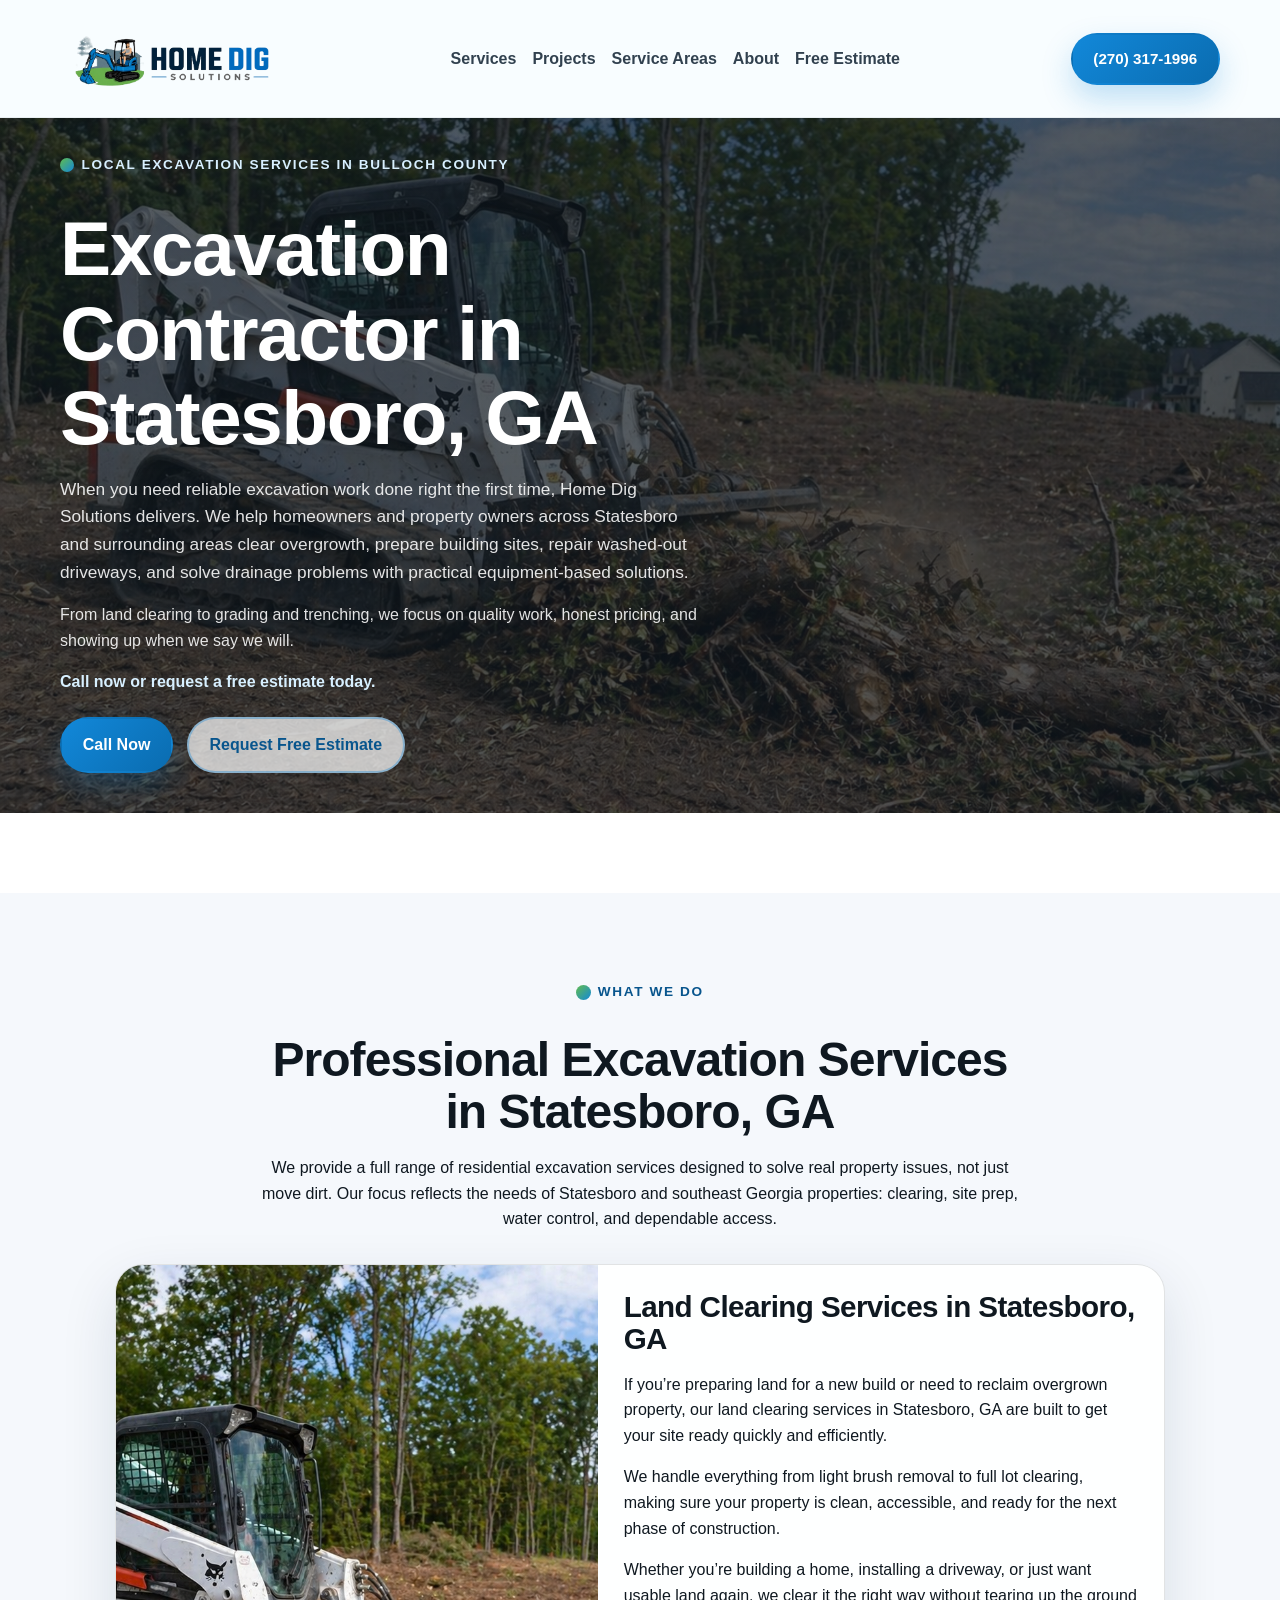
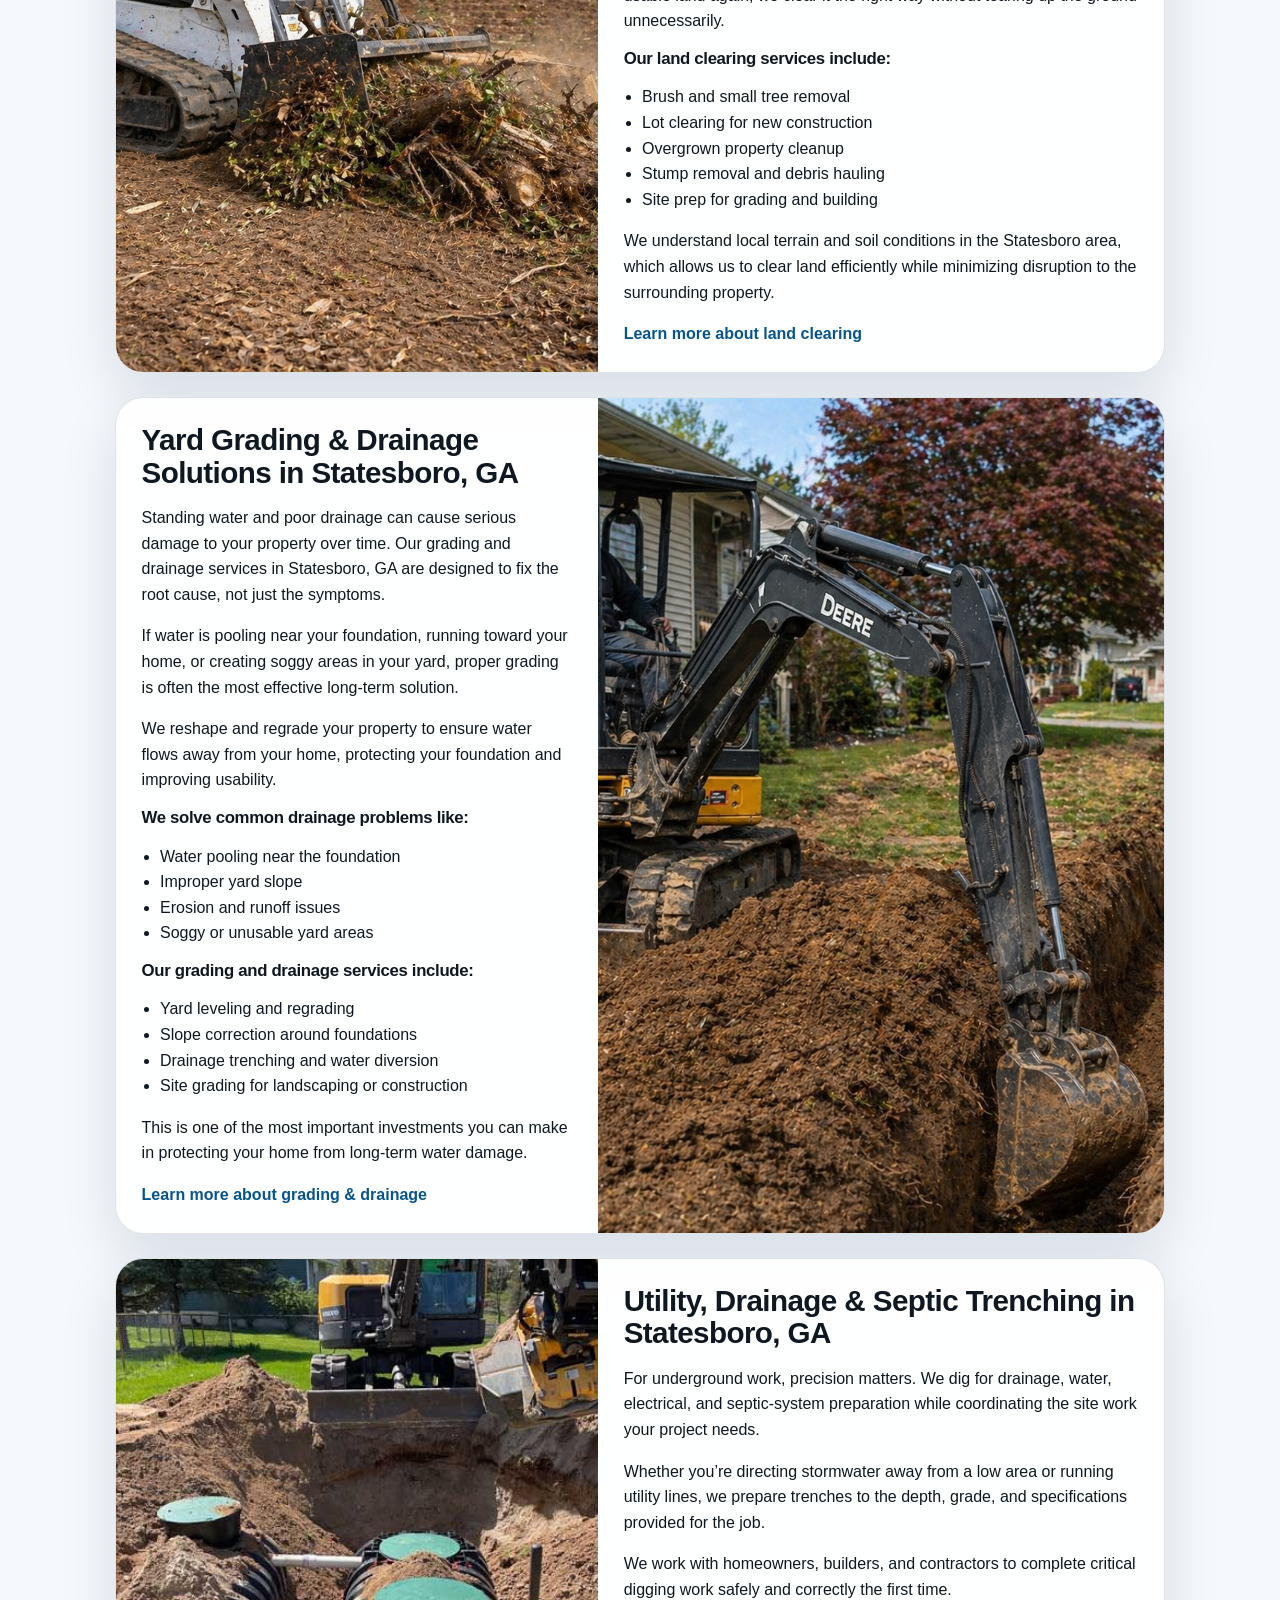
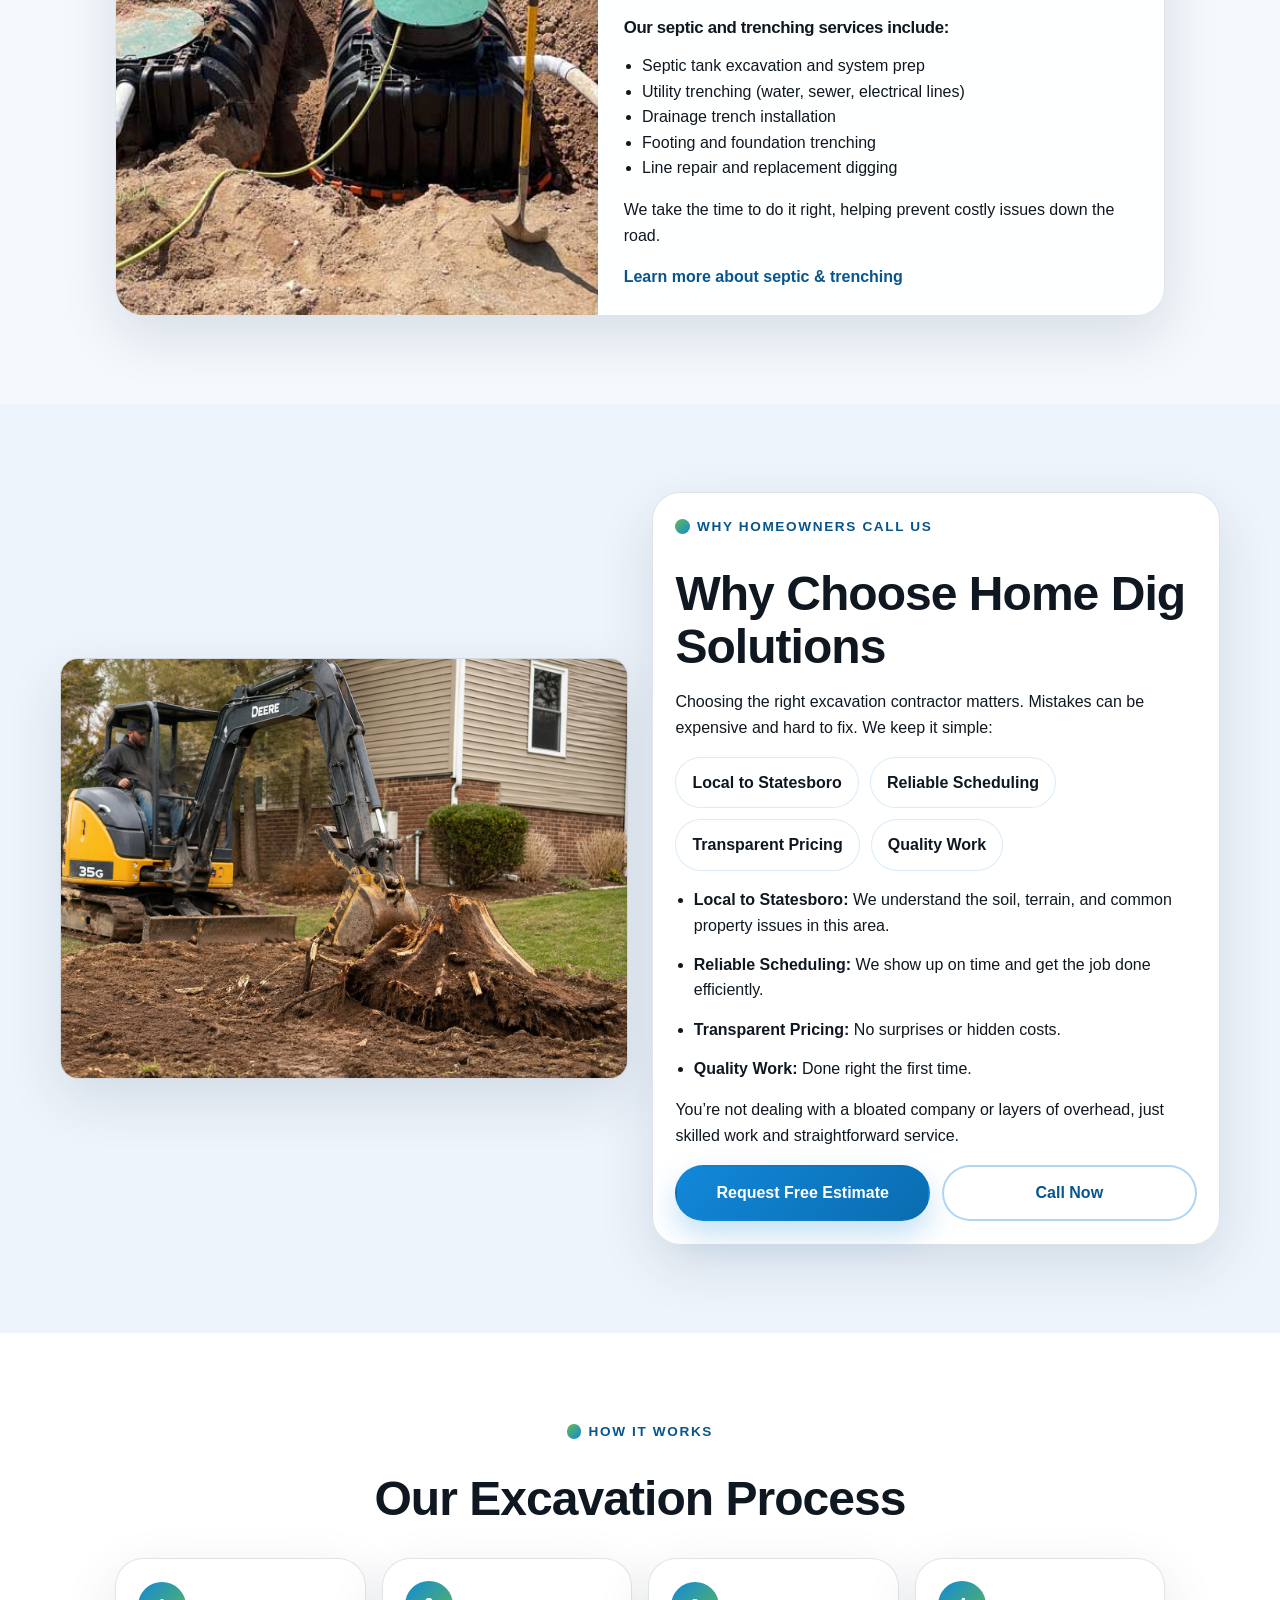
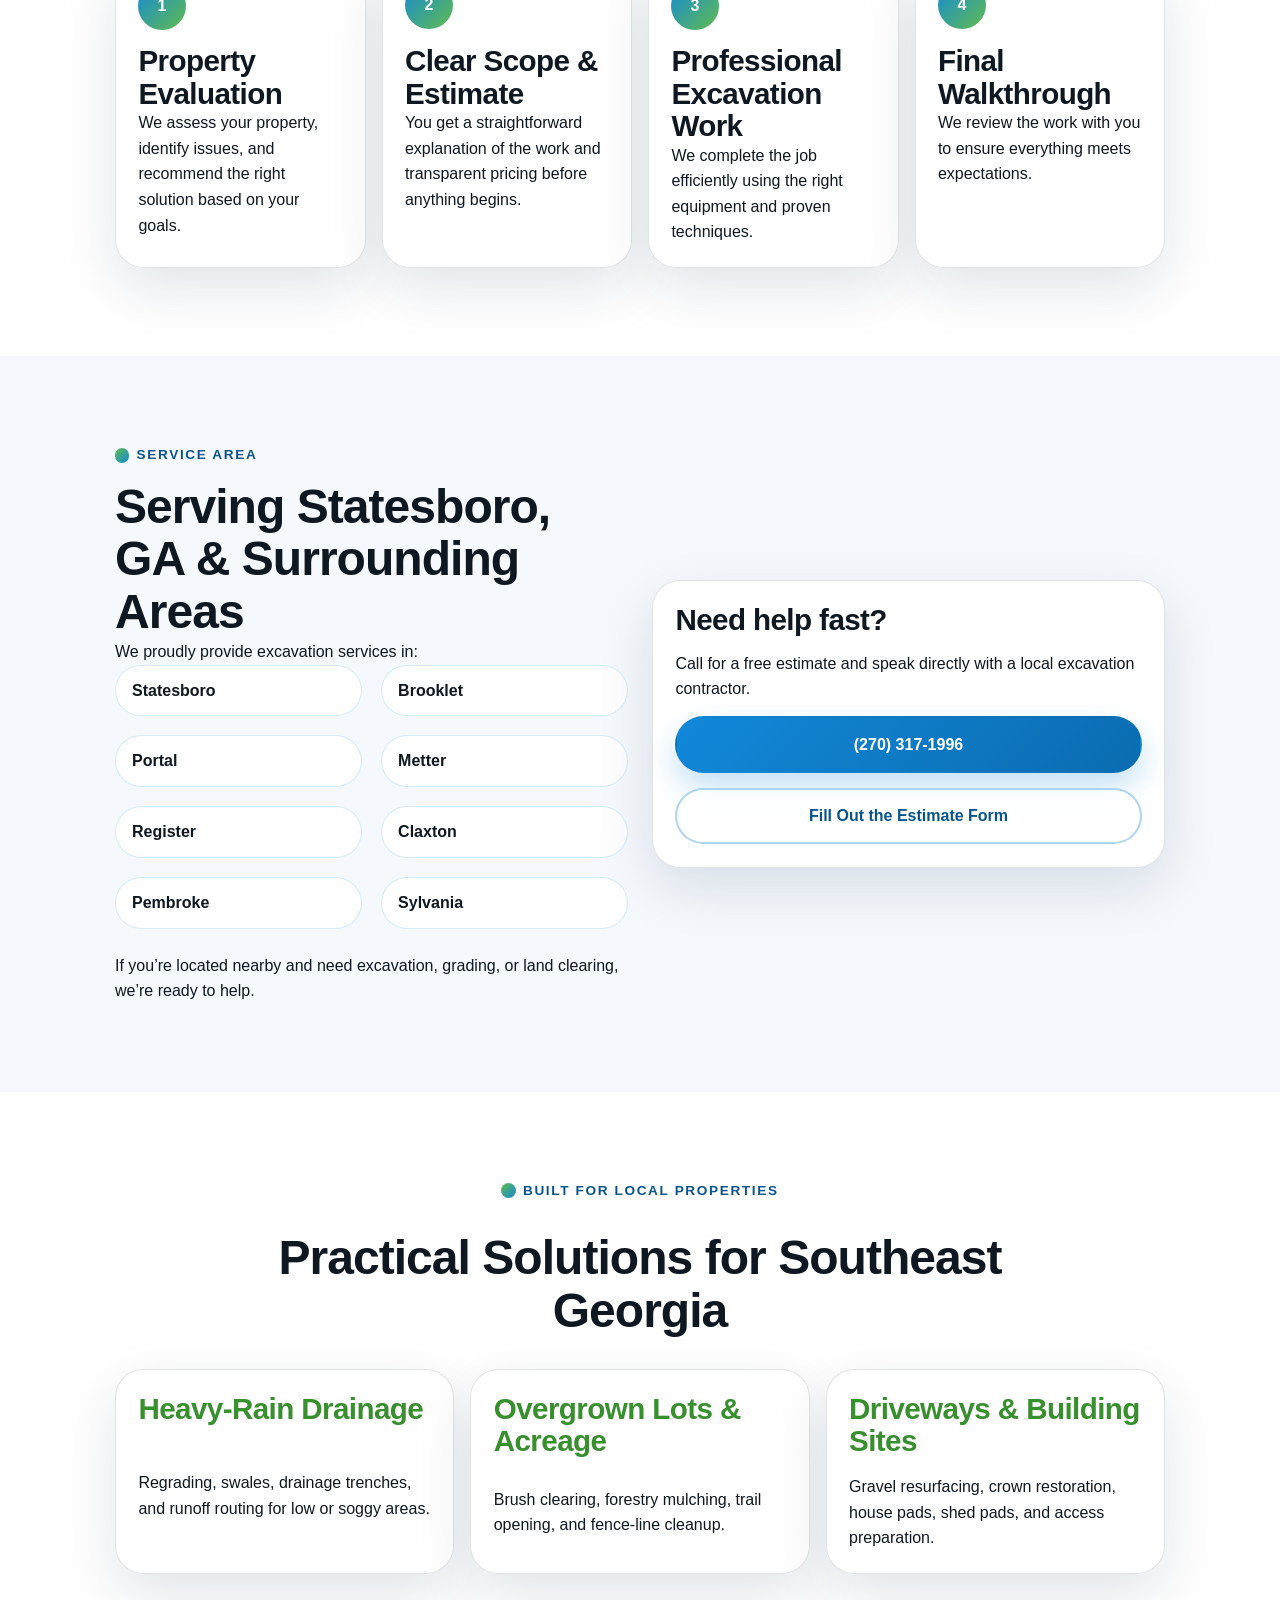
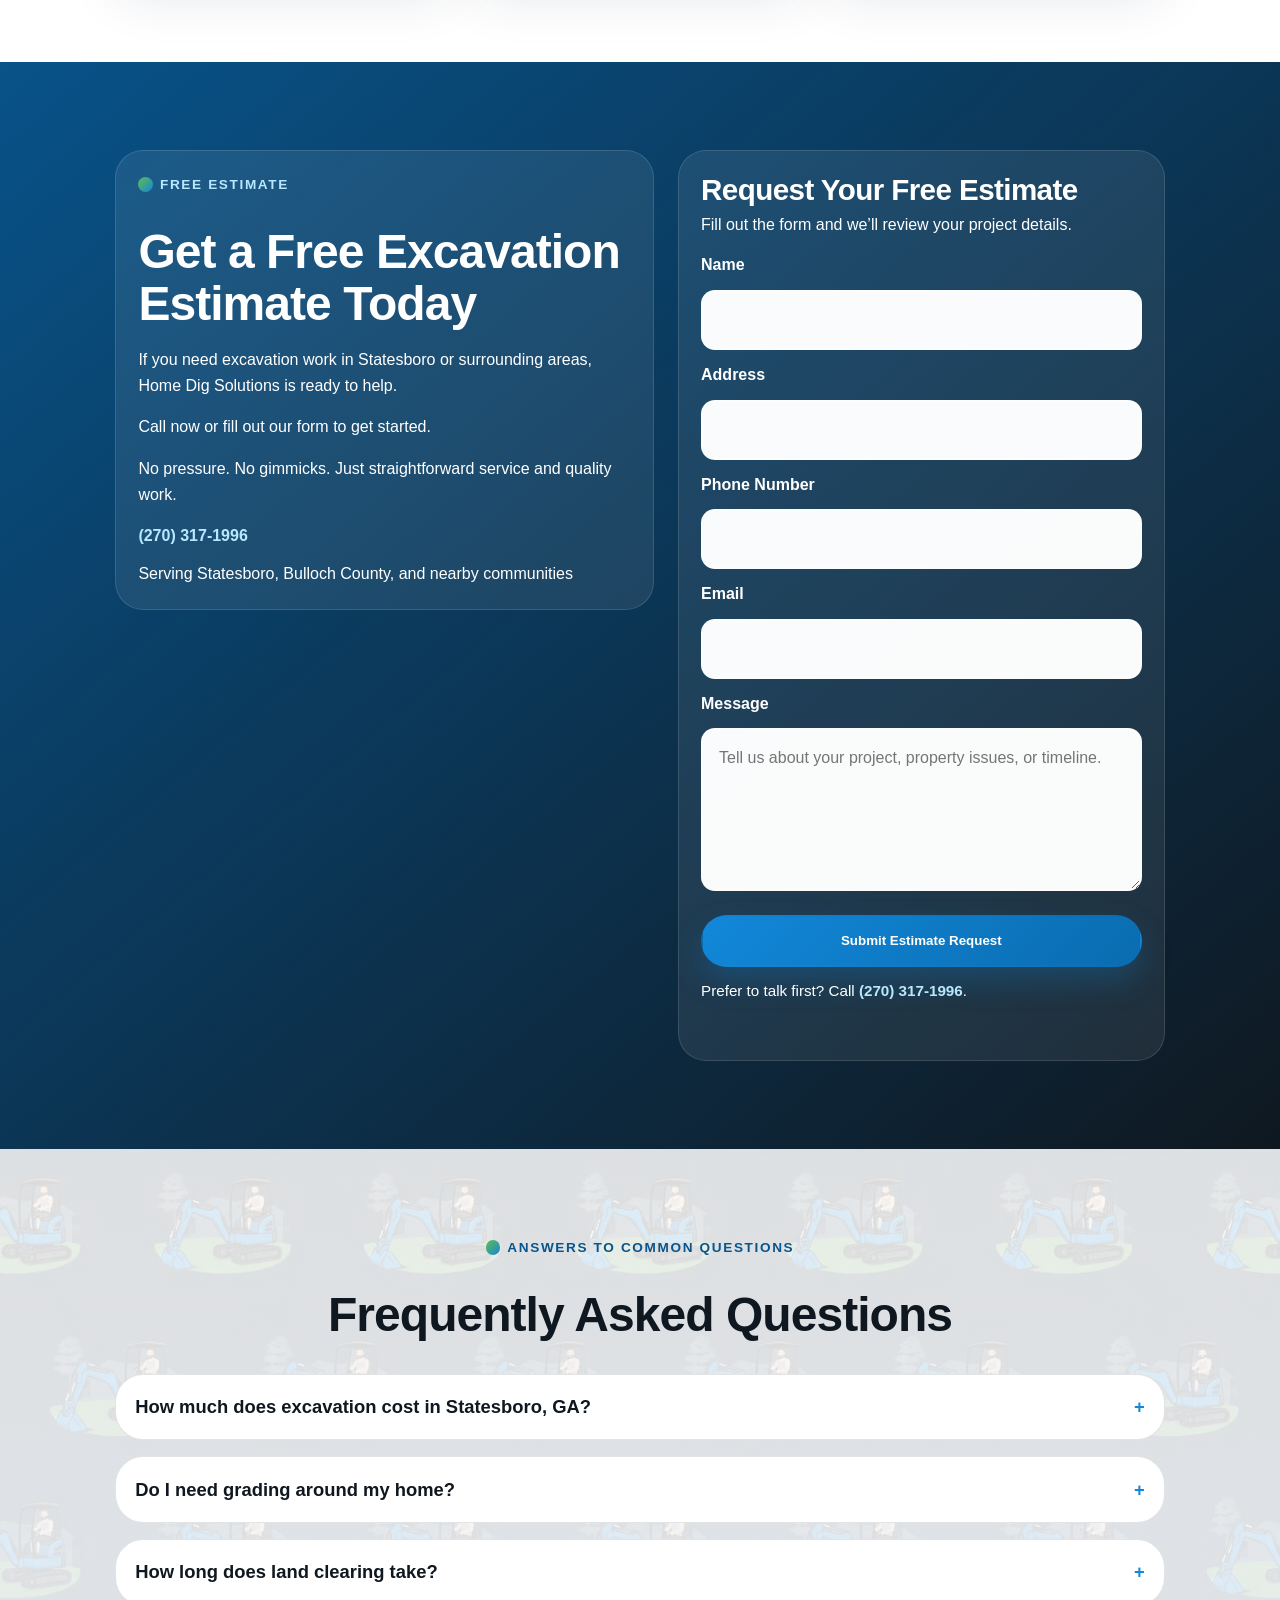
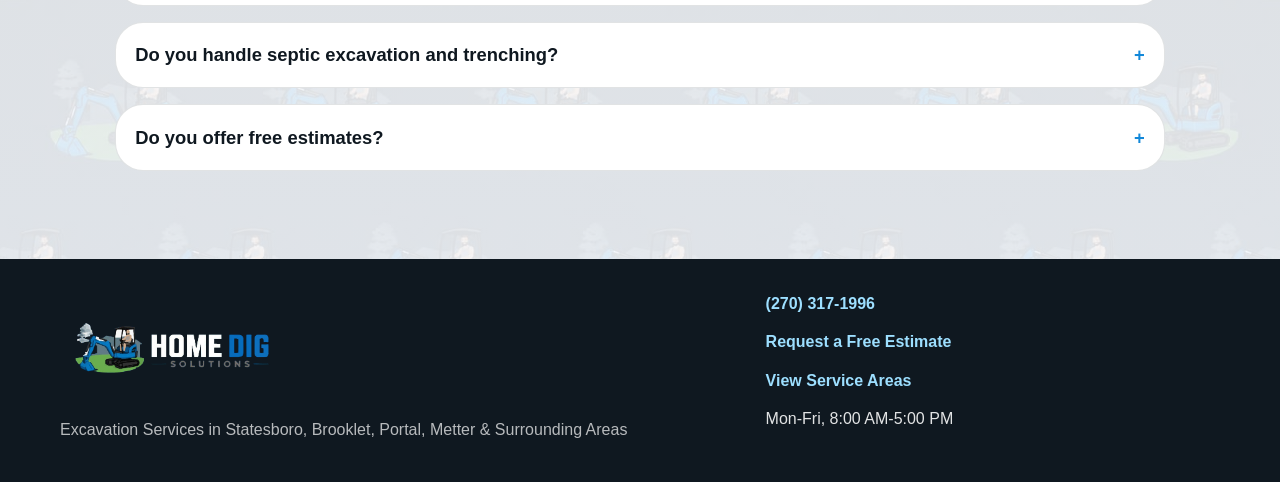
==== index.html @ a3bb6099 "Initial Statesboro excavation site" ====
<!DOCTYPE html>
<html lang="en">
  <head>
    <meta charset="UTF-8" />
    <meta name="viewport" content="width=device-width, initial-scale=1.0" />
    <title>Excavation Contractor in Statesboro, GA | Home Dig Solutions</title>
    <meta
      name="description"
      content="Home Dig Solutions provides residential excavation, land clearing, grading, drainage, septic excavation, and trenching services in Statesboro, Georgia and surrounding areas."
    />
    <link rel="stylesheet" href="styles.css" />
    <script
      src="https://challenges.cloudflare.com/turnstile/v0/api.js"
      async
      defer
    ></script>
    <!-- Google Tag Manager -->
    <script>
      (function(w, d, s, l, i) {
        w[l] = w[l] || [];
        w[l].push({
          "gtm.start": new Date().getTime(),
          event: "gtm.js"
        });
        var f = d.getElementsByTagName(s)[0],
          j = d.createElement(s),
          dl = l != "dataLayer" ? "&l=" + l : "";
        j.async = true;
        j.src = "https://www.googletagmanager.com/gtm.js?id=" + i + dl;
        f.parentNode.insertBefore(j, f);
      })(window, document, "script", "dataLayer", "GTM-K5HL2698");
    </script>
    <!-- End Google Tag Manager -->
    <script type="application/ld+json">
      {
        "@context": "https://schema.org",
        "@type": ["LocalBusiness", "HomeAndConstructionBusiness"],
        "name": "Home Dig Solutions",
        "additionalType": "Excavation Contractor",
        "description": "Residential excavation contractor serving Statesboro, Georgia with land clearing, grading, drainage, trenching, and septic excavation services.",
        "image": "Images/home-dig-solutions-logo.png?v=2",
        "logo": "Images/home-dig-solutions-logo.png?v=2",
        "telephone": "+1-270-317-1996",
        "address": {
          "@type": "PostalAddress",
          "addressLocality": "Statesboro",
          "addressRegion": "GA",
          "postalCode": "30458",
          "addressCountry": "US"
        },
        "areaServed": [
          "Statesboro, GA",
          "Brooklet, GA",
          "Portal, GA",
          "Metter, GA",
          "Register, GA",
          "Claxton, GA",
          "Pembroke, GA",
          "Sylvania, GA"
        ],
        "openingHours": "Mo-Fr 08:00-17:00",
        "openingHoursSpecification": [
          {
            "@type": "OpeningHoursSpecification",
            "dayOfWeek": [
              "https://schema.org/Monday",
              "https://schema.org/Tuesday",
              "https://schema.org/Wednesday",
              "https://schema.org/Thursday",
              "https://schema.org/Friday"
            ],
            "opens": "08:00",
            "closes": "17:00"
          }
        ],
        "makesOffer": [
          {
            "@type": "Offer",
            "itemOffered": {
              "@type": "Service",
              "name": "Land Clearing Services"
            }
          },
          {
            "@type": "Offer",
            "itemOffered": {
              "@type": "Service",
              "name": "Yard Grading and Drainage Solutions"
            }
          },
          {
            "@type": "Offer",
            "itemOffered": {
              "@type": "Service",
              "name": "Septic Excavation and Trenching Services"
            }
          }
        ]
      }
    </script>
    <script type="application/ld+json">
      {
        "@context": "https://schema.org",
        "@type": "FAQPage",
        "mainEntity": [
          {
            "@type": "Question",
            "name": "How much does excavation cost in Statesboro, GA?",
            "acceptedAnswer": {
              "@type": "Answer",
              "text": "Costs vary depending on the type of work, soil conditions, and project size. Home Dig Solutions provides clear, upfront estimates after evaluating your property."
            }
          },
          {
            "@type": "Question",
            "name": "Do I need grading around my home?",
            "acceptedAnswer": {
              "@type": "Answer",
              "text": "If you have water pooling near your foundation or drainage issues, grading is often the best way to prevent long-term damage."
            }
          },
          {
            "@type": "Question",
            "name": "How long does land clearing take?",
            "acceptedAnswer": {
              "@type": "Answer",
              "text": "Most residential land clearing projects can be completed in 1 to 3 days depending on the size and condition of the property."
            }
          },
          {
            "@type": "Question",
            "name": "Do you handle septic excavation and trenching?",
            "acceptedAnswer": {
              "@type": "Answer",
              "text": "Yes. Home Dig Solutions provides septic excavation and trenching for utilities including water, sewer, and drainage systems."
            }
          },
          {
            "@type": "Question",
            "name": "Do you offer free estimates?",
            "acceptedAnswer": {
              "@type": "Answer",
              "text": "Yes. Home Dig Solutions offers no-obligation estimates so you understand the scope and cost before committing."
            }
          }
        ]
      }
    </script>
  </head>
  <body>
    <!-- Google Tag Manager (noscript) -->
    <noscript>
      <iframe
        src="https://www.googletagmanager.com/ns.html?id=GTM-K5HL2698"
        height="0"
        width="0"
        style="display:none;visibility:hidden"
      ></iframe>
    </noscript>
    <!-- End Google Tag Manager (noscript) -->
    <header class="site-header">
      <div class="container header-shell">
        <a class="brand" href="#top" aria-label="Home Dig Solutions home">
          <img
            class="brand-logo"
            src="Images/home-dig-solutions-logo.png?v=2"
            alt="Home Dig Solutions logo"
          />
        </a>
        <button class="nav-toggle" type="button" aria-label="Open navigation menu" aria-expanded="false" aria-controls="primary-nav">
          <span class="nav-toggle-bar"></span>
          <span class="nav-toggle-bar"></span>
          <span class="nav-toggle-bar"></span>
        </button>
        <nav class="site-nav" id="primary-nav" aria-label="Primary">
          <div class="nav-group">
            <button class="nav-parent-row" type="button" aria-expanded="false" aria-label="Toggle service links">
              <span class="nav-parent">Services</span>
              <span class="nav-group-toggle" aria-hidden="true">
                <span class="nav-group-toggle-bar"></span>
                <span class="nav-group-toggle-bar"></span>
              </span>
            </button>
            <div class="nav-children">
              <a href="/services/land-clearing/">Land Clearing</a>
              <a href="/services/forestry-mulching/">Forestry Mulching</a>
              <a href="/services/site-preparation-grading/">Site Prep &amp; Grading</a>
              <a href="/services/drainage-trenching/">Drainage &amp; Trenching</a>
              <a href="/services/driveway-grading-gravel/">Driveway Grading &amp; Gravel</a>
              <a href="/services/stump-grinding-removal/">Stump Grinding &amp; Removal</a>
              <a href="/services/post-hole-digging/">Post Hole Digging</a>
            </div>
          </div>
          <a href="/projects/">Projects</a>
          <a href="/service-areas/">Service Areas</a>
          <a href="/about/">About</a>
          <a href="/contact/">Free Estimate</a>
        </nav>
        <a class="button button-solid header-call" href="tel:+12703171996">(270) 317-1996</a>
      </div>
    </header>

    <main id="top">
      <section class="hero-section">
        <div class="hero-shell">
          <div class="container hero-grid">
            <div class="hero-copy reveal">
            <p class="eyebrow">Local Excavation Services in Bulloch County</p>
            <h1>Excavation Contractor in Statesboro, GA</h1>
            <p class="lead">
              When you need reliable excavation work done right the first time, Home Dig Solutions
              delivers. We help homeowners and property owners across Statesboro and surrounding
              areas clear overgrowth, prepare building sites, repair washed-out driveways, and
              solve drainage problems with practical equipment-based solutions.
            </p>
            <p>
              From land clearing to grading and trenching, we focus on quality work, honest
              pricing, and showing up when we say we will.
            </p>
            <p class="hero-cta-copy">Call now or request a free estimate today.</p>
            <div class="hero-actions">
              <a class="button button-solid" href="tel:+12703171996">Call Now</a>
              <a class="button button-outline" href="#contact">Request Free Estimate</a>
            </div>
            </div>
          </div>
        </div>
      </section>

      <section class="section section-light" id="services">
        <div class="container">
          <div class="section-heading section-heading-centered reveal">
            <p class="eyebrow">What We Do</p>
            <h2>Professional Excavation Services in Statesboro, GA</h2>
            <p>
              We provide a full range of residential excavation services designed to solve real
              property issues, not just move dirt. Our focus reflects the needs of Statesboro and
              southeast Georgia properties: clearing, site prep, water control, and dependable access.
            </p>
          </div>

          <div class="service-stack">
            <article class="service-card reveal">
              <div class="service-image">
                <img
                  src="Images/statesboro-land-clearing.png"
                  alt="Equipment clearing overgrown land for site preparation"
                  loading="lazy"
                  decoding="async"
                />
              </div>
              <div class="service-copy">
                <h3>Land Clearing Services in Statesboro, GA</h3>
                <p>
                  If you’re preparing land for a new build or need to reclaim overgrown property,
                  our land clearing services in Statesboro, GA are built to get your site ready
                  quickly and efficiently.
                </p>
                <p>
                  We handle everything from light brush removal to full lot clearing, making sure
                  your property is clean, accessible, and ready for the next phase of construction.
                </p>
                <p>
                  Whether you’re building a home, installing a driveway, or just want usable land
                  again, we clear it the right way without tearing up the ground unnecessarily.
                </p>
                <h4>Our land clearing services include:</h4>
                <ul>
                  <li>Brush and small tree removal</li>
                  <li>Lot clearing for new construction</li>
                  <li>Overgrown property cleanup</li>
                  <li>Stump removal and debris hauling</li>
                  <li>Site prep for grading and building</li>
                </ul>
                <p>
                  We understand local terrain and soil conditions in the Statesboro area, which
                  allows us to clear land efficiently while minimizing disruption to the surrounding
                  property.
                </p>
                <a class="text-link" href="/services/land-clearing/"
                  >Learn more about land clearing</a
                >
              </div>
            </article>

            <article class="service-card reveal service-card-reversed">
              <div class="service-image">
                <img
                  src="Images/statesboro-drainage-grading.png"
                  alt="Drainage and grading excavation work beside a home"
                  loading="lazy"
                  decoding="async"
                />
              </div>
              <div class="service-copy">
                <h3>Yard Grading &amp; Drainage Solutions in Statesboro, GA</h3>
                <p>
                  Standing water and poor drainage can cause serious damage to your property over
                  time. Our grading and drainage services in Statesboro, GA are designed to fix
                  the root cause, not just the symptoms.
                </p>
                <p>
                  If water is pooling near your foundation, running toward your home, or creating
                  soggy areas in your yard, proper grading is often the most effective long-term
                  solution.
                </p>
                <p>
                  We reshape and regrade your property to ensure water flows away from your home,
                  protecting your foundation and improving usability.
                </p>
                <h4>We solve common drainage problems like:</h4>
                <ul>
                  <li>Water pooling near the foundation</li>
                  <li>Improper yard slope</li>
                  <li>Erosion and runoff issues</li>
                  <li>Soggy or unusable yard areas</li>
                </ul>
                <h4>Our grading and drainage services include:</h4>
                <ul>
                  <li>Yard leveling and regrading</li>
                  <li>Slope correction around foundations</li>
                  <li>Drainage trenching and water diversion</li>
                  <li>Site grading for landscaping or construction</li>
                </ul>
                <p>
                  This is one of the most important investments you can make in protecting your
                  home from long-term water damage.
                </p>
                <a class="text-link" href="/services/site-preparation-grading/"
                  >Learn more about grading &amp; drainage</a
                >
              </div>
            </article>

            <article class="service-card reveal">
              <div class="service-image">
                <img
                  src="Images/statesboro-utility-trenching.jpg"
                  alt="Excavator digging a trench for drainage and utility site work"
                  loading="lazy"
                  decoding="async"
                />
              </div>
              <div class="service-copy">
                <h3>Utility, Drainage &amp; Septic Trenching in Statesboro, GA</h3>
                <p>
                  For underground work, precision matters. We dig for drainage, water, electrical,
                  and septic-system preparation while coordinating the site work your project needs.
                </p>
                <p>
                  Whether you’re directing stormwater away from a low area or running utility lines,
                  we prepare trenches to the depth, grade, and specifications provided for the job.
                </p>
                <p>
                  We work with homeowners, builders, and contractors to complete critical digging
                  work safely and correctly the first time.
                </p>
                <h4>Our septic and trenching services include:</h4>
                <ul>
                  <li>Septic tank excavation and system prep</li>
                  <li>Utility trenching (water, sewer, electrical lines)</li>
                  <li>Drainage trench installation</li>
                  <li>Footing and foundation trenching</li>
                  <li>Line repair and replacement digging</li>
                </ul>
                <p>
                  We take the time to do it right, helping prevent costly issues down the road.
                </p>
                <a class="text-link" href="/services/drainage-trenching/"
                  >Learn more about septic &amp; trenching</a
                >
              </div>
            </article>
          </div>
        </div>
      </section>

      <section class="section section-accent">
        <div class="container why-grid">
          <div class="image-column reveal">
            <img
              src="Images/statesboro-stump-removal.png"
              alt="Mini excavator removing a stump as part of property improvement"
              loading="lazy"
              decoding="async"
            />
          </div>
          <div class="reveal about-card">
            <p class="eyebrow">Why Homeowners Call Us</p>
            <h2>Why Choose Home Dig Solutions</h2>
            <p>
              Choosing the right excavation contractor matters. Mistakes can be expensive and hard
              to fix. We keep it simple:
            </p>
            <div class="pill-list">
              <span>Local to Statesboro</span>
              <span>Reliable Scheduling</span>
              <span>Transparent Pricing</span>
              <span>Quality Work</span>
            </div>
            <ul class="feature-list">
              <li>
                <strong>Local to Statesboro:</strong> We understand the soil, terrain, and
                common property issues in this area.
              </li>
              <li>
                <strong>Reliable Scheduling:</strong> We show up on time and get the job done
                efficiently.
              </li>
              <li>
                <strong>Transparent Pricing:</strong> No surprises or hidden costs.
              </li>
              <li>
                <strong>Quality Work:</strong> Done right the first time.
              </li>
            </ul>
            <p>
              You’re not dealing with a bloated company or layers of overhead, just skilled work
              and straightforward service.
            </p>
            <div class="about-actions">
              <a class="button button-solid" href="#contact">Request Free Estimate</a>
              <a class="button button-outline" href="tel:+12703171996">Call Now</a>
            </div>
          </div>
        </div>
      </section>

      <section class="section section-process" id="process">
        <div class="container">
          <div class="section-heading section-heading-centered reveal">
            <p class="eyebrow">How It Works</p>
            <h2>Our Excavation Process</h2>
          </div>
          <div class="process-grid">
            <article class="process-card reveal">
              <span>1</span>
              <h3>Property Evaluation</h3>
              <p>
                We assess your property, identify issues, and recommend the right solution based on
                your goals.
              </p>
            </article>
            <article class="process-card reveal">
              <span>2</span>
              <h3>Clear Scope &amp; Estimate</h3>
              <p>
                You get a straightforward explanation of the work and transparent pricing before
                anything begins.
              </p>
            </article>
            <article class="process-card reveal">
              <span>3</span>
              <h3>Professional Excavation Work</h3>
              <p>
                We complete the job efficiently using the right equipment and proven techniques.
              </p>
            </article>
            <article class="process-card reveal">
              <span>4</span>
              <h3>Final Walkthrough</h3>
              <p>We review the work with you to ensure everything meets expectations.</p>
            </article>
          </div>
        </div>
      </section>

      <section class="section section-light">
        <div class="container split-band">
          <div class="reveal">
            <p class="eyebrow">Service Area</p>
            <h2>Serving Statesboro, GA &amp; Surrounding Areas</h2>
            <p>We proudly provide excavation services in:</p>
            <div class="service-area-grid">
              <span>Statesboro</span>
              <span>Brooklet</span>
              <span>Portal</span>
              <span>Metter</span>
              <span>Register</span>
              <span>Claxton</span>
              <span>Pembroke</span>
              <span>Sylvania</span>
            </div>
            <p>
              If you’re located nearby and need excavation, grading, or land clearing, we’re ready
              to help.
            </p>
          </div>
          <div class="contact-mini-card reveal">
            <h3>Need help fast?</h3>
            <p>Call for a free estimate and speak directly with a local excavation contractor.</p>
            <a class="button button-solid" href="tel:+12703171996">(270) 317-1996</a>
            <a class="button button-outline" href="#contact">Fill Out the Estimate Form</a>
          </div>
        </div>
      </section>

      <section class="section">
        <div class="container">
          <div class="section-heading section-heading-centered reveal">
            <p class="eyebrow">Built for Local Properties</p>
            <h2>Practical Solutions for Southeast Georgia</h2>
          </div>
          <div class="testimonial-grid">
            <article class="testimonial-card reveal">
              <h3>Heavy-Rain Drainage</h3>
              <p>Regrading, swales, drainage trenches, and runoff routing for low or soggy areas.</p>
            </article>
            <article class="testimonial-card reveal">
              <h3>Overgrown Lots &amp; Acreage</h3>
              <p>Brush clearing, forestry mulching, trail opening, and fence-line cleanup.</p>
            </article>
            <article class="testimonial-card reveal">
              <h3>Driveways &amp; Building Sites</h3>
              <p>Gravel resurfacing, crown restoration, house pads, shed pads, and access preparation.</p>
            </article>
          </div>
        </div>
      </section>

      <section class="section section-contrast" id="contact">
        <div class="container contact-grid">
          <div class="contact-copy reveal">
            <p class="eyebrow">Free Estimate</p>
            <h2>Get a Free Excavation Estimate Today</h2>
            <p>
              If you need excavation work in Statesboro or surrounding areas, Home Dig Solutions
              is ready to help.
            </p>
            <p>Call now or fill out our form to get started.</p>
            <p>No pressure. No gimmicks. Just straightforward service and quality work.</p>
            <div class="contact-points">
              <a href="tel:+12703171996">(270) 317-1996</a>
              <span>Serving Statesboro, Bulloch County, and nearby communities</span>
            </div>
          </div>
          <form class="estimate-form reveal js-estimate-form" id="estimate-form" method="post">
            <div class="form-heading" id="request-free-estimate">
              <h3>Request Your Free Estimate</h3>
              <p>Fill out the form and we’ll review your project details.</p>
            </div>
            <label for="name">Name</label>
            <input id="name" name="name" type="text" autocomplete="name" required />

            <label for="address">Address</label>
            <input id="address" name="address" type="text" autocomplete="street-address" required />

            <label for="phone">Phone Number</label>
            <input id="phone" name="phone" type="tel" autocomplete="tel" required />

            <label for="email">Email</label>
            <input id="email" name="email" type="email" autocomplete="email" required />

            <label for="message">Message</label>
            <textarea
              id="message"
              name="message"
              rows="5"
              placeholder="Tell us about your project, property issues, or timeline."
              required
            ></textarea>

            <div
              class="cf-turnstile"
              data-sitekey="0x4AAAAAADDvuC47Ls71hVOy"
              data-theme="light"
              data-action="contact"
            ></div>

            <button class="button button-solid" type="submit">Submit Estimate Request</button>
            <p class="form-note">
              Prefer to talk first? Call <a href="tel:+12703171996">(270) 317-1996</a>.
            </p>
            <p class="form-status" role="status" aria-live="polite"></p>
          </form>
        </div>
      </section>

      <section class="section section-faq" id="faq">
        <div class="container">
          <div class="section-heading section-heading-centered reveal">
            <p class="eyebrow">Answers to Common Questions</p>
            <h2>Frequently Asked Questions</h2>
          </div>
          <div class="faq-list">
            <details class="faq-item reveal">
              <summary>How much does excavation cost in Statesboro, GA?</summary>
              <p>
                Costs vary depending on the type of work, soil conditions, and project size. We
                provide clear, upfront estimates after evaluating your property.
              </p>
            </details>
            <details class="faq-item reveal">
              <summary>Do I need grading around my home?</summary>
              <p>
                If you have water pooling near your foundation or drainage issues, grading is often
                the best way to prevent long-term damage.
              </p>
            </details>
            <details class="faq-item reveal">
              <summary>How long does land clearing take?</summary>
              <p>
                Most residential land clearing projects can be completed in 1 to 3 days depending
                on the size and condition of the property.
              </p>
            </details>
            <details class="faq-item reveal">
              <summary>Do you handle septic excavation and trenching?</summary>
              <p>
                Yes. We provide septic excavation and trenching for utilities including water,
                sewer, and drainage systems.
              </p>
            </details>
            <details class="faq-item reveal">
              <summary>Do you offer free estimates?</summary>
              <p>
                Yes. We offer no-obligation estimates so you understand the scope and cost before
                committing.
              </p>
            </details>
          </div>
        </div>
      </section>
    </main>

    <footer class="site-footer">
      <div class="container footer-grid">
        <div>
          <a class="brand footer-brand" href="#top">
            <img
              class="brand-logo"
              src="Images/home-dig-solutions-footer-logo.png"
              alt="Home Dig Solutions logo"
              loading="lazy"
              decoding="async"
            />
          </a>
          <p class="footer-seo">
            Excavation Services in Statesboro, Brooklet, Portal, Metter &amp;
            Surrounding Areas
          </p>
        </div>
        <div class="footer-links">
          <a href="tel:+12703171996">(270) 317-1996</a>
          <a href="#contact">Request a Free Estimate</a>
          <a href="/service-areas/">View Service Areas</a>
          <span>Mon-Fri, 8:00 AM-5:00 PM</span>
        </div>
      </div>
    </footer>

    <div class="sticky-cta" aria-label="Mobile quick actions">
      <a class="button button-solid mobile-phone-button" href="tel:+12703171996">Call Now</a>
      <a class="button button-outline" href="#request-free-estimate">Get Estimate</a>
    </div>

    <script src="script.js?v=20260725"></script>
  </body>
</html>
---- styles.css ----
:root {
  --sky-50: #f4fbff;
  --sky-100: #dff3ff;
  --sky-300: #72c8f2;
  --brand-blue: #1288d9;
  --brand-blue-dark: #08558d;
  --brand-green: #62bc4d;
  --brand-green-dark: #378f2d;
  --ink-900: #0f1820;
  --ink-700: #31414f;
  --ink-500: #5f7482;
  --line: rgba(15, 24, 32, 0.12);
  --white: #ffffff;
  --shadow: 0 20px 55px rgba(9, 45, 72, 0.12);
  --radius-lg: 28px;
  --radius-md: 20px;
  --radius-sm: 14px;
  --container: 1160px;
}

*,
*::before,
*::after {
  box-sizing: border-box;
}

html {
  scroll-behavior: smooth;
}

body {
  margin: 0;
  font-family: "Avenir Next", "Segoe UI", sans-serif;
  color: var(--ink-900);
  background: #ffffff;
  line-height: 1.6;
}

img {
  display: block;
  width: 100%;
  height: auto;
}

a {
  color: inherit;
  text-decoration: none;
}

p,
ul {
  margin: 0;
}

ul {
  padding-left: 1.15rem;
}

h1,
h2,
h3,
h4 {
  margin: 0;
  font-family: "Trebuchet MS", "Avenir Next Condensed", "Arial Narrow", sans-serif;
  line-height: 1.1;
  letter-spacing: -0.02em;
}

h1 {
  font-size: clamp(2.3rem, 8vw, 4.8rem);
}

h2 {
  font-size: clamp(1.85rem, 5vw, 3rem);
}

h3 {
  font-size: clamp(1.35rem, 4vw, 1.85rem);
}

h4 {
  font-size: 1.05rem;
}

.container {
  width: min(calc(100% - 2rem), var(--container));
  margin: 0 auto;
}

.section {
  padding: 4.5rem 0;
}

.section-light {
  background: #f5f8fc;
}

.section-accent {
  background: #eef4fb;
}

.section-contrast {
  background:
    linear-gradient(140deg, rgba(8, 85, 141, 0.96), rgba(15, 24, 32, 0.96)),
    #0b1822;
  color: var(--white);
}

.section-process {
  position: relative;
  overflow: hidden;
  isolation: isolate;
  background: url("Images/statesboro-excavation-site.jpg") center/cover;
}

.section-process::before {
  content: "";
  position: absolute;
  inset: 0;
  z-index: -1;
  background: linear-gradient(
    180deg,
    rgba(255, 255, 255, 0.74),
    rgba(255, 255, 255, 0.8)
  );
}

.section-process > .container {
  position: relative;
  z-index: 1;
}

.section-faq {
  position: relative;
  overflow: hidden;
  isolation: isolate;
  background: linear-gradient(180deg, #f7fafc, #eef4f8);
}

.section-faq::before {
  content: "";
  position: absolute;
  inset: 0;
  z-index: -2;
  background: url("Images/statesboro-excavation-site.jpg") center top / cover no-repeat;
}

.section-faq::after {
  content: "";
  position: absolute;
  inset: 0;
  z-index: -1;
  background: linear-gradient(180deg, rgba(255, 255, 255, 0.86), rgba(245, 248, 252, 0.9));
}

.section-faq > .container {
  position: relative;
  z-index: 1;
}

.eyebrow {
  display: inline-flex;
  align-items: center;
  gap: 0.45rem;
  margin-bottom: 0.9rem;
  font-size: 0.85rem;
  font-weight: 700;
  letter-spacing: 0.12em;
  text-transform: uppercase;
  color: var(--brand-blue-dark);
}

.eyebrow::before {
  content: "";
  width: 0.9rem;
  height: 0.9rem;
  border-radius: 999px;
  background: linear-gradient(135deg, var(--brand-green), var(--brand-blue));
}

.section-heading {
  display: grid;
  gap: 1rem;
  max-width: 760px;
  margin-bottom: 2rem;
}

.section-heading-centered {
  margin-left: auto;
  margin-right: auto;
  text-align: center;
}

.section-heading-centered .eyebrow {
  justify-self: center;
}

.site-header {
  position: sticky;
  top: 0;
  z-index: 20;
  padding: calc(0.85rem - 10px) 0;
  backdrop-filter: blur(16px);
  background: rgba(248, 253, 255, 0.9);
  border-bottom: 1px solid rgba(15, 24, 32, 0.06);
}

.header-shell {
  display: flex;
  align-items: center;
  gap: 1rem;
  justify-content: space-between;
  flex-wrap: wrap;
}

.brand {
  display: flex;
  align-items: center;
  gap: 0.85rem;
  min-width: 0;
}

.brand-logo {
  width: 220px;
  height: 110px;
  object-fit: contain;
  border-radius: 0;
  box-shadow: none;
  background: transparent;
}

.brand-copy {
  display: grid;
  gap: 0.1rem;
}

.brand-copy span {
  font-family: "Trebuchet MS", "Avenir Next Condensed", "Arial Narrow", sans-serif;
  font-size: 1.05rem;
  font-weight: 800;
}

.brand-copy small {
  color: var(--ink-900);
  font-weight: 800;
}

.nav-toggle {
  display: inline-flex;
  flex-direction: column;
  justify-content: center;
  gap: 0.28rem;
  width: 48px;
  height: 48px;
  margin-left: auto;
  border: 1px solid rgba(18, 136, 217, 0.14);
  border-radius: 14px;
  background: rgba(18, 136, 217, 0.08);
  color: var(--ink-900);
  cursor: pointer;
}

.nav-toggle-bar {
  width: 20px;
  height: 2px;
  margin: 0 auto;
  border-radius: 999px;
  background: currentColor;
  transition:
    transform 0.2s ease,
    opacity 0.2s ease;
}

.nav-toggle[aria-expanded="true"] .nav-toggle-bar:nth-child(1) {
  transform: translateY(6px) rotate(45deg);
}

.nav-toggle[aria-expanded="true"] .nav-toggle-bar:nth-child(2) {
  opacity: 0;
}

.nav-toggle[aria-expanded="true"] .nav-toggle-bar:nth-child(3) {
  transform: translateY(-6px) rotate(-45deg);
}

.site-nav {
  display: none;
  order: 3;
  width: 100%;
  gap: 0.65rem;
  padding-top: 0.35rem;
  font-weight: 700;
  color: var(--ink-700);
}

.site-nav.is-open {
  display: grid;
}

.nav-group {
  display: grid;
  gap: 0.55rem;
}

.nav-parent-row {
  display: grid;
  grid-template-columns: minmax(0, 1fr) auto;
  gap: 0.55rem;
  align-items: center;
  min-height: 2.5rem;
  width: 100%;
  padding: 0.8rem 1rem;
  border-radius: 16px;
  background: rgba(255, 255, 255, 0.96);
  border: 1px solid rgba(15, 24, 32, 0.08);
  box-shadow: 0 14px 32px rgba(9, 45, 72, 0.08);
  transition:
    background-color 0.2s ease,
    border-color 0.2s ease,
    color 0.2s ease,
    box-shadow 0.2s ease,
    transform 0.2s ease;
  cursor: pointer;
  font: inherit;
  font-weight: 700;
  color: inherit;
  text-align: center;
}

.nav-parent {
  font: inherit;
  font-weight: inherit;
  color: inherit;
}

.nav-children {
  display: none;
  gap: 0.5rem;
  padding-left: 0.9rem;
}

.nav-group.is-open .nav-children {
  display: grid;
}

.nav-group-toggle {
  display: inline-flex;
  align-items: center;
  justify-content: center;
  width: 1.5rem;
  min-height: 1.5rem;
  padding: 0;
  border: 0;
  border-radius: 0;
  background: transparent;
  box-shadow: none;
  color: var(--ink-700);
}

.nav-group-toggle-bar {
  position: absolute;
  width: 10px;
  height: 2px;
  border-radius: 999px;
  background: currentColor;
  transition:
    transform 0.2s ease,
    opacity 0.2s ease;
}

.nav-group-toggle {
  position: relative;
}

.nav-group-toggle-bar:nth-child(1) {
  transform: translateX(-3px) rotate(45deg);
}

.nav-group-toggle-bar:nth-child(2) {
  transform: translateX(3px) rotate(-45deg);
}

.nav-group.is-open .nav-group-toggle-bar:nth-child(1) {
  transform: translateX(-3px) rotate(-45deg);
}

.nav-group.is-open .nav-group-toggle-bar:nth-child(2) {
  transform: translateX(3px) rotate(45deg);
}

.site-nav::-webkit-scrollbar {
  display: none;
}

.site-nav a {
  display: flex;
  align-items: center;
  justify-content: center;
  min-height: 2.5rem;
  width: 100%;
  padding: 0.8rem 1rem;
  border-radius: 16px;
  background: rgba(255, 255, 255, 0.96);
  border: 1px solid rgba(15, 24, 32, 0.08);
  box-shadow: 0 14px 32px rgba(9, 45, 72, 0.08);
  transition:
    background-color 0.2s ease,
    border-color 0.2s ease,
    color 0.2s ease,
    box-shadow 0.2s ease,
    transform 0.2s ease;
}

.nav-children a {
  justify-content: flex-start;
  min-height: 2.3rem;
  padding: 0.7rem 0.9rem;
  border-radius: 14px;
  background: rgba(242, 248, 253, 0.96);
  font-size: 0.96rem;
}

.site-nav a:hover,
.site-nav a:focus-visible,
.nav-parent-row:hover,
.nav-parent-row:focus-within,
.nav-parent-row:focus-visible {
  background: rgba(18, 136, 217, 0.1);
  border-color: rgba(18, 136, 217, 0.2);
  color: var(--brand-blue-dark);
}

.header-call {
  display: none;
  min-height: 42px;
  padding: 0.55rem 1rem;
  font-size: 0.95rem;
  line-height: 1;
  white-space: nowrap;
}

@media (max-width: 919px) {
  .header-call {
    display: none !important;
  }
}

.button {
  display: inline-flex;
  align-items: center;
  justify-content: center;
  min-height: 52px;
  padding: 0.85rem 1.3rem;
  border-radius: 999px;
  border: 2px solid transparent;
  font-weight: 800;
  text-align: center;
  transition:
    transform 0.2s ease,
    box-shadow 0.2s ease,
    background-color 0.2s ease,
    color 0.2s ease;
}

.button:hover,
.button:focus-visible {
  transform: translateY(-1px);
}

.button-solid {
  background: linear-gradient(135deg, var(--brand-blue), #0a6cb0);
  color: var(--white);
  box-shadow: 0 14px 30px rgba(18, 136, 217, 0.25);
}

.button-outline {
  border-color: rgba(18, 136, 217, 0.34);
  background: rgba(255, 255, 255, 0.72);
  color: var(--brand-blue-dark);
}

.section-contrast .button-outline,
.sticky-cta .button-outline {
  border-color: rgba(255, 255, 255, 0.22);
  background: rgba(255, 255, 255, 0.08);
  color: var(--white);
}

.hero-section {
  padding: 0 0 3.5rem;
}

.hero-shell {
  overflow: hidden;
  padding: 2.25rem 0 2.5rem;
  border-radius: 0;
  background:
    linear-gradient(rgba(15, 24, 32, 0.7), rgba(15, 24, 32, 0.72)),
    url("Images/statesboro-land-clearing.png") center/cover;
}

.hero-grid {
  display: grid;
  gap: 1.5rem;
  align-items: center;
}

.hero-shell .eyebrow {
  color: #d8f0ff;
}

.hero-copy,
.service-card,
.image-column,
.about-card,
 .process-card,
 .contact-mini-card,
 .testimonial-card,
.estimate-form,
.faq-item,
.contact-copy {
  border-radius: var(--radius-lg);
}

.hero-copy {
  display: grid;
  gap: 1rem;
  max-width: 640px;
  color: var(--white);
}

.hero-copy p:not(.eyebrow):not(.hero-cta-copy) {
  color: rgba(255, 255, 255, 0.88);
}

.lead {
  font-size: 1.08rem;
  color: rgba(255, 255, 255, 0.88);
}

.hero-cta-copy {
  font-weight: 800;
  color: #d8f0ff;
}

.hero-actions {
  display: grid;
  gap: 0.85rem;
  margin-top: 0.35rem;
}

.text-link,
.contact-points a,
.footer-links a {
  color: var(--brand-blue-dark);
  font-weight: 800;
}

.service-stack {
  display: grid;
  gap: 1.5rem;
  max-width: 1050px;
  margin: 0 auto;
}

.service-card {
  display: grid;
  overflow: hidden;
  border: 1px solid var(--line);
  background: rgba(255, 255, 255, 0.9);
  box-shadow: var(--shadow);
}

.service-image img {
  height: 100%;
  min-height: 260px;
  object-fit: cover;
}

.service-copy {
  display: grid;
  gap: 1rem;
  padding: 1.6rem;
}

.service-copy ul,
.feature-list,
.pill-list,
.service-area-grid,
.process-grid,
.testimonial-grid,
.faq-list {
  margin: 0;
}

.pill-list,
.service-area-grid {
  display: flex;
  flex-wrap: wrap;
  gap: 0.7rem;
  padding: 0;
  list-style: none;
}

.pill-list span,
.service-area-grid span {
  padding: 0.75rem 1rem;
  border-radius: 999px;
  background: rgba(255, 255, 255, 0.86);
  border: 1px solid rgba(18, 136, 217, 0.16);
  font-weight: 700;
}

.feature-list {
  display: grid;
  gap: 0.85rem;
}

.why-grid,
.split-band,
.contact-grid {
  display: grid;
  gap: 1.5rem;
}

.image-column,
.about-card,
.contact-mini-card,
.testimonial-card,
.process-card,
.estimate-form,
.contact-copy {
  padding: 1.4rem;
  background: rgba(255, 255, 255, 0.96);
  border: 1px solid var(--line);
  box-shadow: var(--shadow);
}

.image-column {
  display: grid;
  gap: 1rem;
  padding: 0;
  background: transparent;
  border: 0;
  box-shadow: none;
}

.image-column img {
  border-radius: calc(var(--radius-lg) - 10px);
  aspect-ratio: 5 / 3.7;
  object-fit: cover;
  object-position: center;
  border: 1px solid var(--line);
  box-shadow: var(--shadow);
}

.about-card {
  display: grid;
  gap: 1rem;
}

.about-actions {
  display: grid;
  gap: 0.75rem;
}

.process-grid,
.testimonial-grid,
.faq-list {
  display: grid;
  gap: 1rem;
}

.process-grid,
.testimonial-grid,
.faq-list,
.split-band,
.contact-grid {
  max-width: 1050px;
  margin: 0 auto;
}

.process-card span {
  display: inline-flex;
  width: 3rem;
  height: 3rem;
  align-items: center;
  justify-content: center;
  margin-bottom: 1rem;
  border-radius: 999px;
  background: linear-gradient(135deg, var(--brand-blue), var(--brand-green));
  color: var(--white);
  font-weight: 900;
}

.process-card {
  background: rgba(255, 255, 255, 0.92);
  backdrop-filter: blur(3px);
}

.contact-mini-card {
  display: grid;
  gap: 0.9rem;
  align-content: start;
  background: #ffffff;
}

.testimonial-card {
  display: grid;
  gap: 1rem;
}

.testimonial-card h3 {
  color: var(--brand-green-dark);
}

.contact-grid {
  align-items: start;
}

.section-contrast .eyebrow,
.section-contrast .contact-points a {
  color: #b8e8ff;
}

.section-contrast .contact-copy,
.section-contrast .estimate-form {
  background: rgba(255, 255, 255, 0.08);
  border-color: rgba(255, 255, 255, 0.12);
  box-shadow: none;
}

.contact-copy {
  display: grid;
  gap: 1rem;
}

.contact-points {
  display: grid;
  gap: 0.75rem;
}

.estimate-form {
  display: grid;
  gap: 0.75rem;
}

.form-heading {
  display: grid;
  gap: 0.35rem;
  margin-bottom: 0.2rem;
}

.estimate-form label {
  font-weight: 700;
}

.estimate-form input,
.estimate-form textarea {
  width: 100%;
  border: 2px solid rgba(255, 255, 255, 0.26);
  border-radius: var(--radius-sm);
  padding: 0.95rem 1rem;
  background: rgba(255, 255, 255, 0.98);
  color: var(--ink-900);
  font: inherit;
}

.estimate-form input:focus,
.estimate-form textarea:focus {
  outline: none;
  border-color: #8ed7ff;
  box-shadow: 0 0 0 4px rgba(142, 215, 255, 0.18);
}

.form-note,
.form-status {
  font-size: 0.95rem;
}

.form-note a {
  color: #b8e8ff;
  font-weight: 800;
}

.form-status {
  min-height: 1.4rem;
  color: #d6f4ff;
}

.faq-item {
  padding: 1.1rem 1.2rem;
  background: #ffffff;
  border: 1px solid var(--line);
}

.faq-item summary {
  cursor: pointer;
  font-family: "Trebuchet MS", "Avenir Next Condensed", "Arial Narrow", sans-serif;
  font-size: 1.15rem;
  font-weight: 800;
  list-style: none;
}

.faq-item summary::-webkit-details-marker {
  display: none;
}

.faq-item summary::after {
  content: "+";
  float: right;
  color: var(--brand-blue);
}

.faq-item[open] summary::after {
  content: "-";
}

.faq-item p {
  margin-top: 0.9rem;
  color: var(--ink-700);
}

.site-footer {
  padding: 2rem 0 6rem;
  background: #0f1820;
  color: rgba(255, 255, 255, 0.88);
}

.footer-grid {
  display: grid;
  gap: 1.5rem;
}

.footer-brand .brand-copy small,
.footer-seo {
  color: rgba(255, 255, 255, 0.7);
}

.footer-seo {
  margin-top: 1rem;
}

.footer-links {
  display: grid;
  gap: 0.8rem;
}

.footer-links a {
  color: #9ddfff;
}

.sticky-cta {
  position: fixed;
  left: 0;
  right: 0;
  bottom: 0;
  z-index: 25;
  display: grid;
  grid-template-columns: 1fr 1fr;
  gap: 0.75rem;
  padding: 0.85rem 1rem calc(0.85rem + env(safe-area-inset-bottom));
  background: rgba(15, 24, 32, 0.94);
  box-shadow: 0 -18px 45px rgba(15, 24, 32, 0.24);
  opacity: 0;
  visibility: hidden;
  transform: translateY(110%);
  transition:
    opacity 0.25s ease,
    transform 0.25s ease,
    visibility 0.25s ease;
}

.sticky-cta.is-visible {
  opacity: 1;
  visibility: visible;
  transform: translateY(0);
}

.mobile-phone-button {
  min-height: 40px;
  padding: 0.55rem 0.9rem;
  font-size: 1rem;
  line-height: 1;
  white-space: nowrap;
}

.js-enabled .reveal {
  opacity: 0;
  transform: translateY(18px);
  transition:
    opacity 0.65s ease,
    transform 0.65s ease;
}

.js-enabled .reveal.is-visible {
  opacity: 1;
  transform: translateY(0);
}

@media (min-width: 700px) {
  .hero-actions {
    grid-template-columns: repeat(2, max-content);
  }

  .about-actions {
    grid-template-columns: repeat(2, minmax(0, 1fr));
  }

  .process-grid,
  .testimonial-grid {
    grid-template-columns: repeat(2, minmax(0, 1fr));
  }

  .contact-grid {
    grid-template-columns: 1.05fr 0.95fr;
  }

  .footer-grid {
    grid-template-columns: 1.2fr 0.8fr;
    align-items: start;
  }
}

@media (min-width: 920px) {
  .nav-toggle {
    display: none;
  }

  .header-shell {
    flex-wrap: nowrap;
  }

  .site-nav {
    display: inline-flex;
    order: 0;
    width: auto;
    gap: 1rem;
    padding: 0;
    overflow: visible;
    white-space: normal;
  }

  .nav-group {
    position: relative;
    align-items: center;
  }

  .nav-parent-row {
    display: inline-flex;
    gap: 0.55rem;
    align-items: center;
    min-height: auto;
    width: auto;
    padding: 0;
    border: 0;
    background: transparent;
    border-radius: 0;
    box-shadow: none;
  }

  .nav-children {
    position: absolute;
    top: calc(100% + 0.75rem);
    left: 0;
    min-width: 280px;
    padding: 0.85rem;
    border-radius: 18px;
    background: rgba(255, 255, 255, 0.98);
    border: 1px solid rgba(15, 24, 32, 0.08);
    box-shadow: 0 18px 40px rgba(9, 45, 72, 0.14);
    opacity: 0;
    visibility: hidden;
    transform: translateY(8px);
    transition:
      opacity 0.2s ease,
      transform 0.2s ease,
      visibility 0.2s ease;
    z-index: 30;
  }

  .nav-group.is-open .nav-children {
    display: grid;
    opacity: 1;
    visibility: visible;
    transform: translateY(0);
  }

  .header-call {
    display: inline-flex;
  }

  .site-nav a {
    display: inline-flex;
    width: auto;
    min-height: auto;
    padding: 0;
    border: 0;
    background: transparent;
    border-radius: 0;
    box-shadow: none;
  }

  .nav-parent {
    min-height: auto;
  }

  .nav-group-toggle {
    display: none;
  }

  .nav-children a {
    width: 100%;
    min-height: auto;
    padding: 0.75rem 0.9rem;
    border: 1px solid rgba(15, 24, 32, 0.05);
    background: rgba(248, 251, 255, 0.98);
    border-radius: 14px;
    box-shadow: none;
    justify-content: flex-start;
  }

  .site-nav > a:hover,
  .site-nav > a:focus-visible,
  .nav-parent:hover,
  .nav-parent:focus-visible {
    color: var(--brand-blue-dark);
  }

  .section-process {
    background-attachment: fixed;
  }

  .why-grid,
  .split-band {
    grid-template-columns: repeat(2, minmax(0, 1fr));
    align-items: center;
  }

  .service-card,
  .service-card-reversed {
    grid-template-columns: 0.92fr 1.08fr;
  }

  .service-card-reversed .service-image {
    order: 2;
  }

  .service-card-reversed .service-copy {
    order: 1;
  }

  .process-grid {
    grid-template-columns: repeat(4, minmax(0, 1fr));
  }

  .testimonial-grid {
    grid-template-columns: repeat(3, minmax(0, 1fr));
  }
}

@media (min-width: 1024px) {
  .sticky-cta {
    display: none;
  }
}

@media (min-width: 1080px) {
  .section {
    padding: 5.5rem 0;
  }

  .hero-section {
    padding: 0 0 5rem;
  }

  .site-footer {
    padding-bottom: 2.5rem;
  }
}

.page-main {
  background: linear-gradient(180deg, #f8fbfe 0%, #eef5fa 100%);
}

.page-hero {
  padding: 5rem 0 3rem;
  background:
    linear-gradient(rgba(15, 24, 32, 0.78), rgba(15, 24, 32, 0.72)),
    url("/Images/statesboro-land-clearing.png") center/cover;
  color: var(--white);
}

.page-hero.page-hero-light {
  background:
    linear-gradient(rgba(255, 255, 255, 0.9), rgba(244, 249, 253, 0.92)),
    url("/Images/statesboro-excavation-site.jpg") center/cover;
  color: var(--ink-900);
}

.page-hero.page-hero-light .eyebrow,
.page-hero.page-hero-light p {
  color: var(--ink-700);
}

.page-hero.page-hero-light .eyebrow::before {
  background: linear-gradient(135deg, var(--brand-green), var(--brand-blue));
}

.page-hero-shell {
  display: grid;
  gap: 1rem;
  max-width: 760px;
}

.breadcrumb {
  display: flex;
  flex-wrap: wrap;
  gap: 0.6rem;
  font-size: 0.92rem;
  color: rgba(255, 255, 255, 0.8);
}

.page-hero-light .breadcrumb {
  color: var(--ink-500);
}

.breadcrumb a {
  color: inherit;
}

.page-intro {
  font-size: 1.08rem;
  line-height: 1.75;
}

.page-section {
  padding: 4rem 0;
}

.page-grid {
  display: grid;
  gap: 1.5rem;
  align-items: start;
}

.content-card,
.sidebar-card,
.service-teaser,
.project-card,
.area-card,
.faq-page-item {
  background: rgba(255, 255, 255, 0.94);
  border: 1px solid rgba(15, 24, 32, 0.08);
  border-radius: var(--radius-lg);
  box-shadow: var(--shadow);
}

.content-card,
.sidebar-card,
.service-teaser,
.project-card,
.area-card,
.faq-page-item {
  padding: 1.5rem;
}

.content-card {
  display: grid;
  gap: 1rem;
}

.content-card h2,
.content-card h3 {
  margin-bottom: 0.15rem;
}

.content-card p,
.content-card li,
.sidebar-card p,
.service-teaser p,
.project-card p,
.area-card p,
.faq-page-item p {
  color: var(--ink-700);
}

.content-card ul,
.service-bullet-list,
.check-list,
.area-list,
.project-meta {
  display: grid;
  gap: 0.7rem;
}

.content-card ul,
.service-bullet-list,
.check-list,
.area-list {
  padding-left: 1.2rem;
}

.service-link-grid,
.area-grid,
.project-grid,
.stats-grid,
.service-teaser-grid {
  display: grid;
  gap: 1.2rem;
}

.service-teaser {
  display: grid;
  gap: 0.9rem;
}

.service-areas-intro,
.service-areas-conclusion {
  margin-bottom: 1.5rem;
}

.service-area-grid {
  display: grid;
  gap: 1.2rem;
  margin-bottom: 1.5rem;
}

.service-area-card {
  display: grid;
  gap: 0.8rem;
  padding: 1.5rem;
  background: rgba(255, 255, 255, 0.94);
  border: 1px solid rgba(15, 24, 32, 0.08);
  border-radius: var(--radius-lg);
  box-shadow: var(--shadow);
}

.service-area-card p {
  color: var(--ink-700);
}

.service-icon {
  display: inline-flex;
  align-items: center;
  justify-content: center;
  width: 3rem;
  height: 3rem;
  border-radius: 18px;
  background: linear-gradient(135deg, rgba(18, 136, 217, 0.14), rgba(98, 188, 77, 0.2));
  border: 1px solid rgba(18, 136, 217, 0.14);
  font-size: 1.35rem;
}

.service-teaser h3,
.project-card h3,
.area-card h3 {
  font-size: 1.45rem;
}

.mini-eyebrow {
  font-size: 0.8rem;
  font-weight: 800;
  letter-spacing: 0.12em;
  text-transform: uppercase;
  color: var(--brand-blue-dark);
}

.inline-cta-row {
  display: flex;
  flex-wrap: wrap;
  gap: 0.85rem;
}

.sidebar-card {
  display: grid;
  gap: 1rem;
  align-content: start;
  position: sticky;
  top: 96px;
}

.sidebar-card h3 {
  font-size: 1.35rem;
}

.contact-form-card {
  background: linear-gradient(135deg, var(--brand-blue), #0a6cb0);
  border-color: rgba(255, 255, 255, 0.18);
  box-shadow: 0 24px 48px rgba(8, 85, 141, 0.22);
}

.contact-form-card h3,
.contact-form-card p,
.contact-form-card label,
.contact-form-card .form-status {
  color: var(--white);
}

.contact-form-card .page-form input,
.contact-form-card .page-form select,
.contact-form-card .page-form textarea {
  border: 1px solid rgba(255, 255, 255, 0.18);
  background: rgba(255, 255, 255, 0.98);
}

.contact-form-card .page-form input::placeholder,
.contact-form-card .page-form textarea::placeholder {
  color: rgba(15, 24, 32, 0.48);
}

.contact-form-card .page-form input:focus,
.contact-form-card .page-form select:focus,
.contact-form-card .page-form textarea:focus {
  border-color: rgba(255, 255, 255, 0.85);
  box-shadow: 0 0 0 4px rgba(255, 255, 255, 0.18);
}

.contact-form-card .button-solid {
  background: rgba(255, 255, 255, 0.98);
  color: var(--brand-blue-dark);
  box-shadow: 0 16px 30px rgba(8, 85, 141, 0.18);
}

.contact-form-card .button-solid:hover,
.contact-form-card .button-solid:focus-visible {
  box-shadow: 0 18px 34px rgba(8, 85, 141, 0.24);
}

.stats-grid {
  grid-template-columns: repeat(2, minmax(0, 1fr));
}

.stat-card {
  padding: 1rem;
  border-radius: var(--radius-md);
  background: rgba(18, 136, 217, 0.08);
  border: 1px solid rgba(18, 136, 217, 0.12);
}

.stat-card strong {
  display: block;
  margin-bottom: 0.25rem;
  font-size: 1.5rem;
  font-family: "Trebuchet MS", "Avenir Next Condensed", "Arial Narrow", sans-serif;
}

.project-card,
.area-card,
.faq-page-item {
  display: grid;
  gap: 0.8rem;
}

.faq-page-item summary {
  cursor: pointer;
  list-style: none;
  font-size: 1.15rem;
  font-weight: 800;
  font-family: "Trebuchet MS", "Avenir Next Condensed", "Arial Narrow", sans-serif;
}

.faq-page-item summary::-webkit-details-marker {
  display: none;
}

.faq-page-item summary::after {
  content: "+";
  float: right;
  color: var(--brand-blue);
}

.faq-page-item[open] summary::after {
  content: "-";
}

.faq-page-item p {
  margin-top: 0.8rem;
}

.page-form {
  display: grid;
  gap: 0.8rem;
}

.page-form label {
  font-weight: 700;
}

.page-form input,
.page-form select,
.page-form textarea {
  width: 100%;
  border: 1px solid rgba(15, 24, 32, 0.14);
  border-radius: var(--radius-sm);
  padding: 0.95rem 1rem;
  background: #fff;
  color: var(--ink-900);
  font: inherit;
}

.page-form input:focus,
.page-form select:focus,
.page-form textarea:focus {
  outline: none;
  border-color: var(--brand-blue);
  box-shadow: 0 0 0 4px rgba(18, 136, 217, 0.12);
}

.page-form-note {
  color: var(--ink-500);
  font-size: 0.95rem;
}

.page-banner {
  padding: 1.25rem 1.4rem;
  border-radius: var(--radius-md);
  background: linear-gradient(135deg, rgba(18, 136, 217, 0.1), rgba(98, 188, 77, 0.1));
  border: 1px solid rgba(18, 136, 217, 0.12);
}

@media (min-width: 920px) {
  .page-grid {
    grid-template-columns: minmax(0, 1.25fr) minmax(300px, 0.75fr);
  }

  .service-link-grid {
    grid-template-columns: repeat(2, minmax(0, 1fr));
  }

  .service-area-grid {
    grid-template-columns: repeat(2, minmax(0, 1fr));
  }

  .project-grid,
  .area-grid,
  .service-teaser-grid {
    grid-template-columns: repeat(3, minmax(0, 1fr));
  }
}
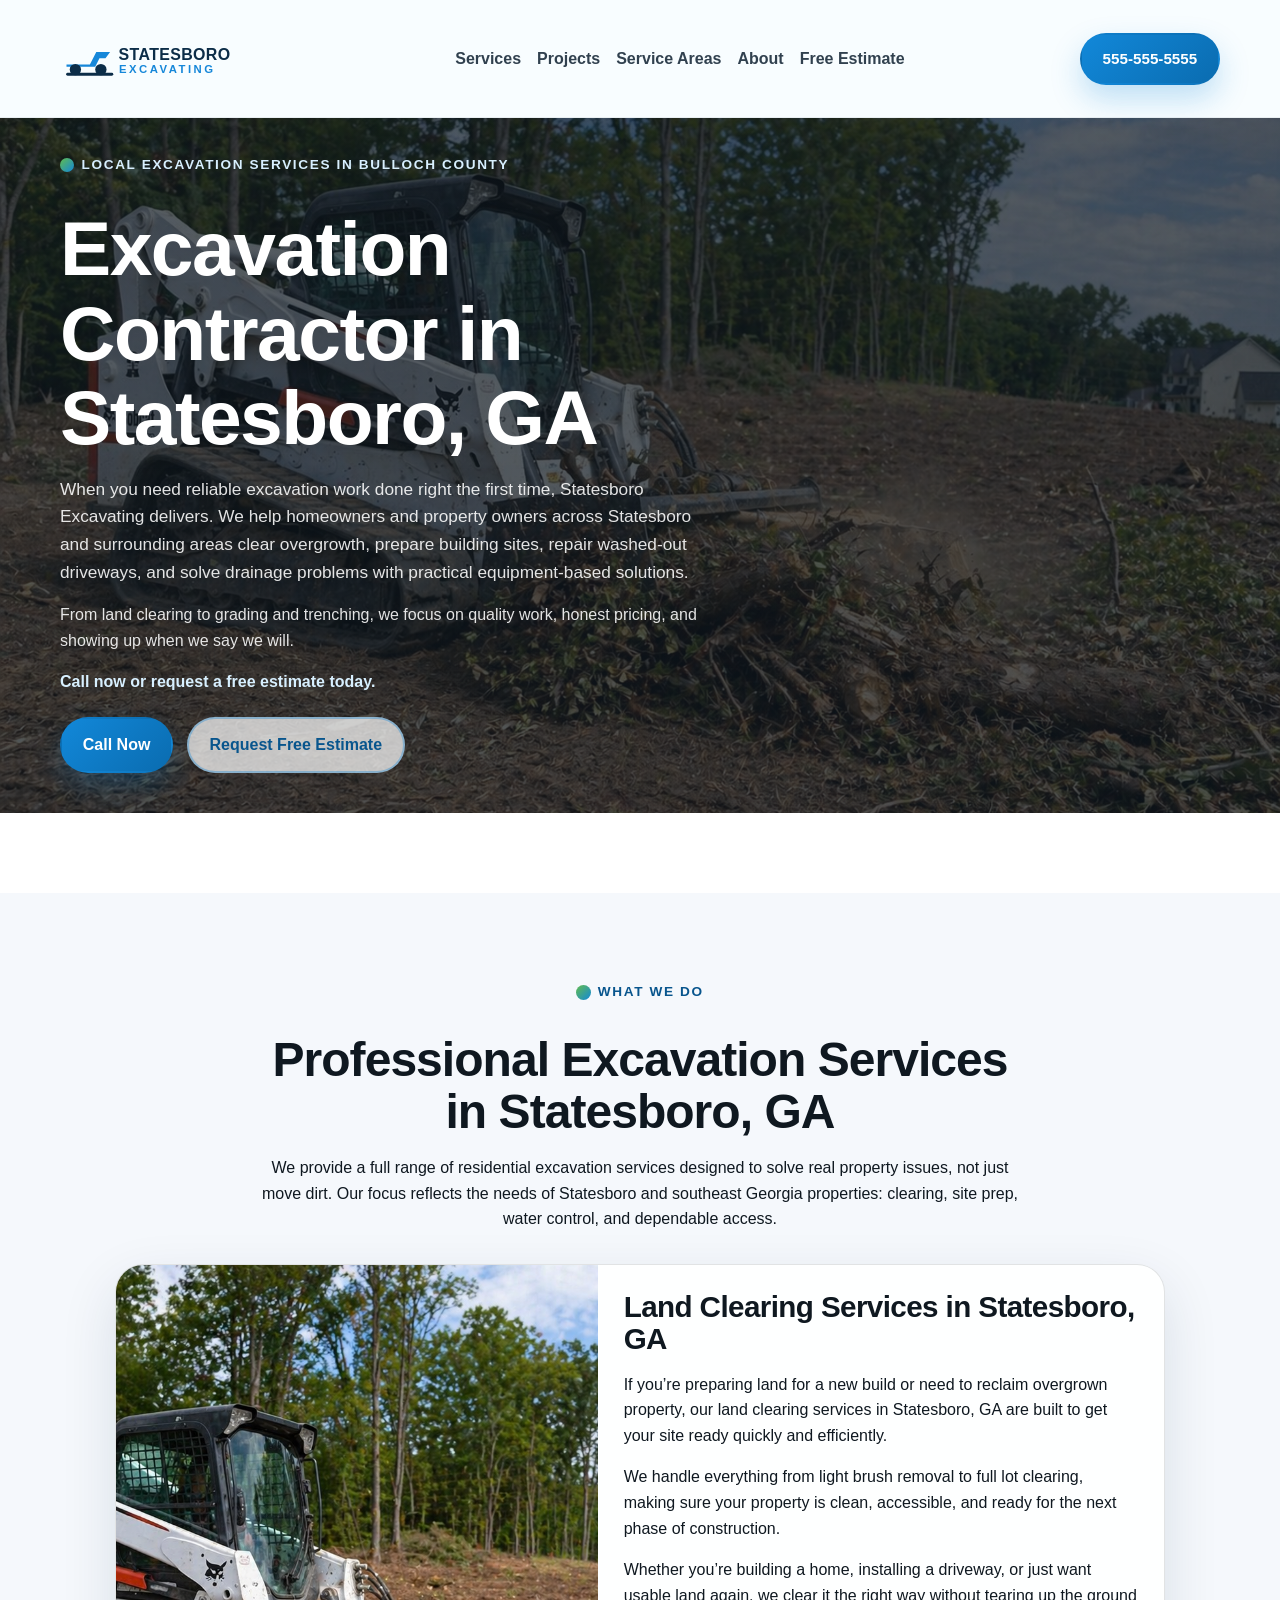
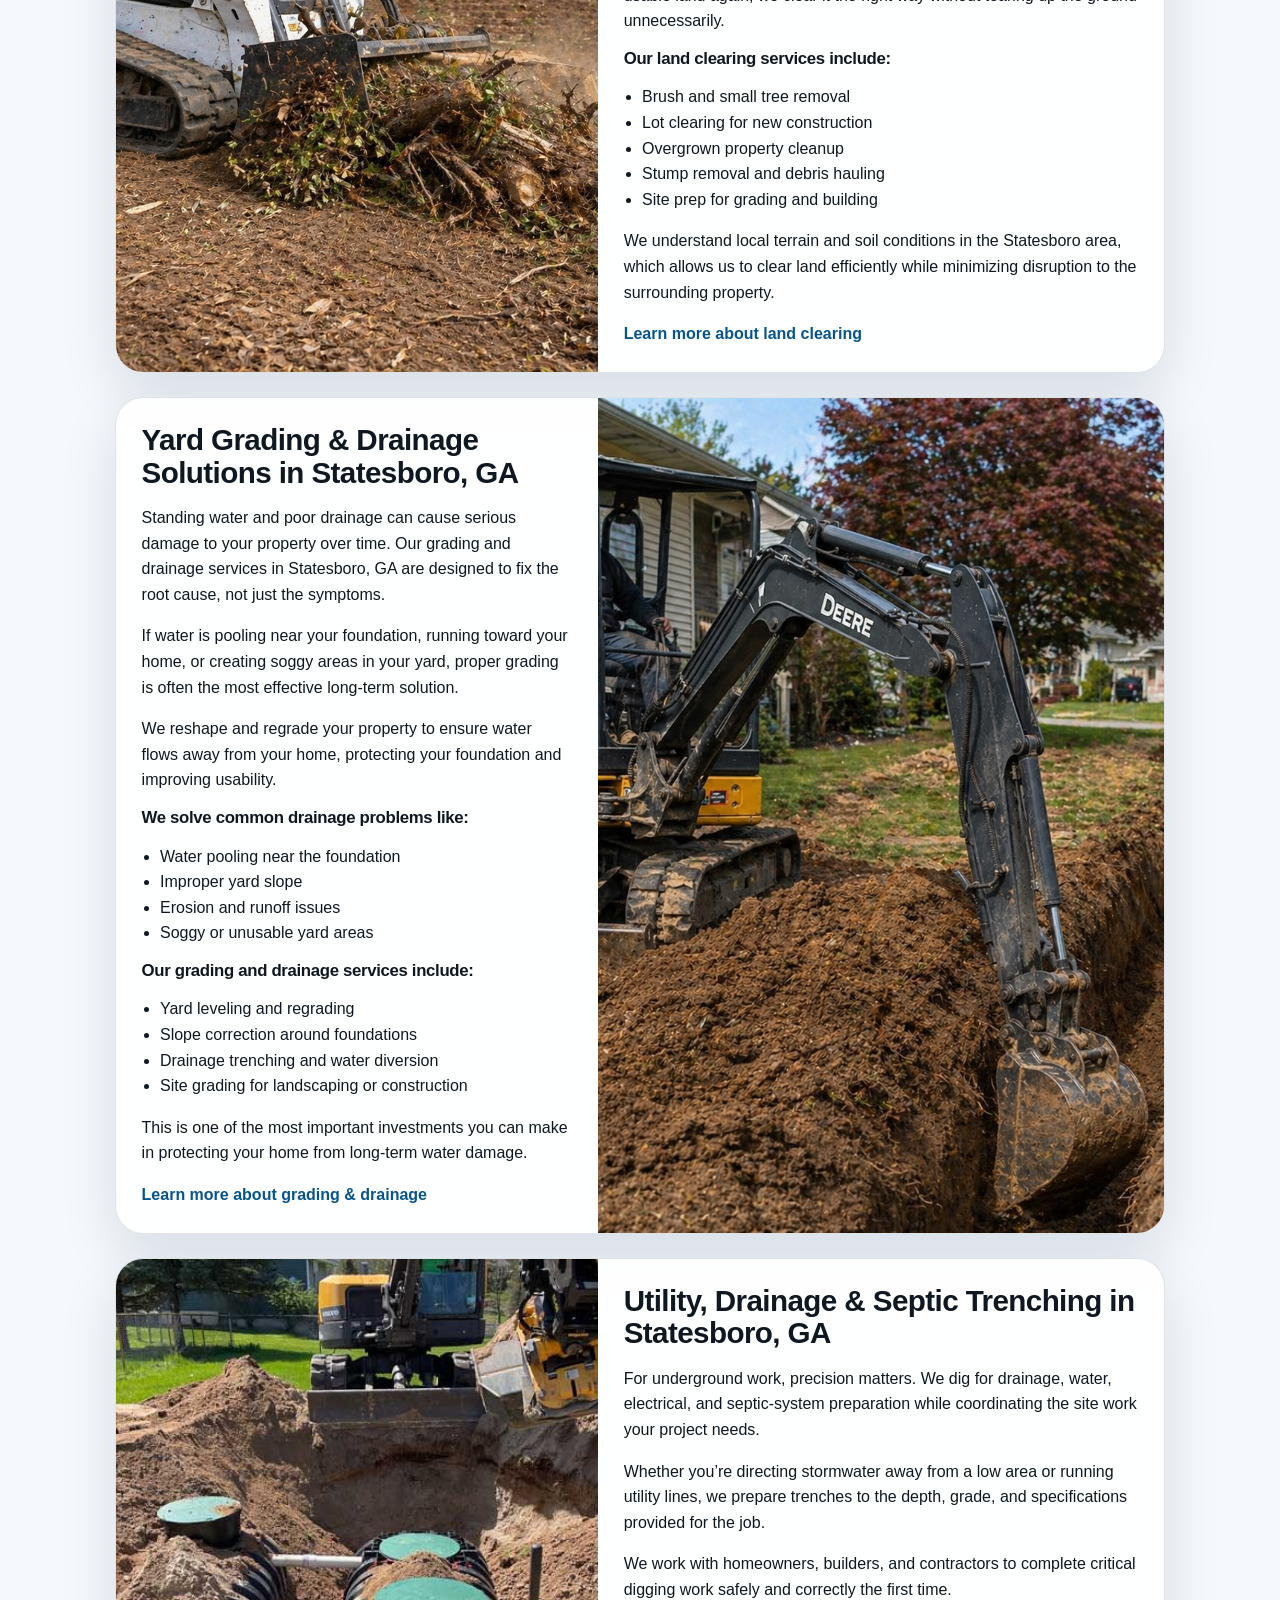
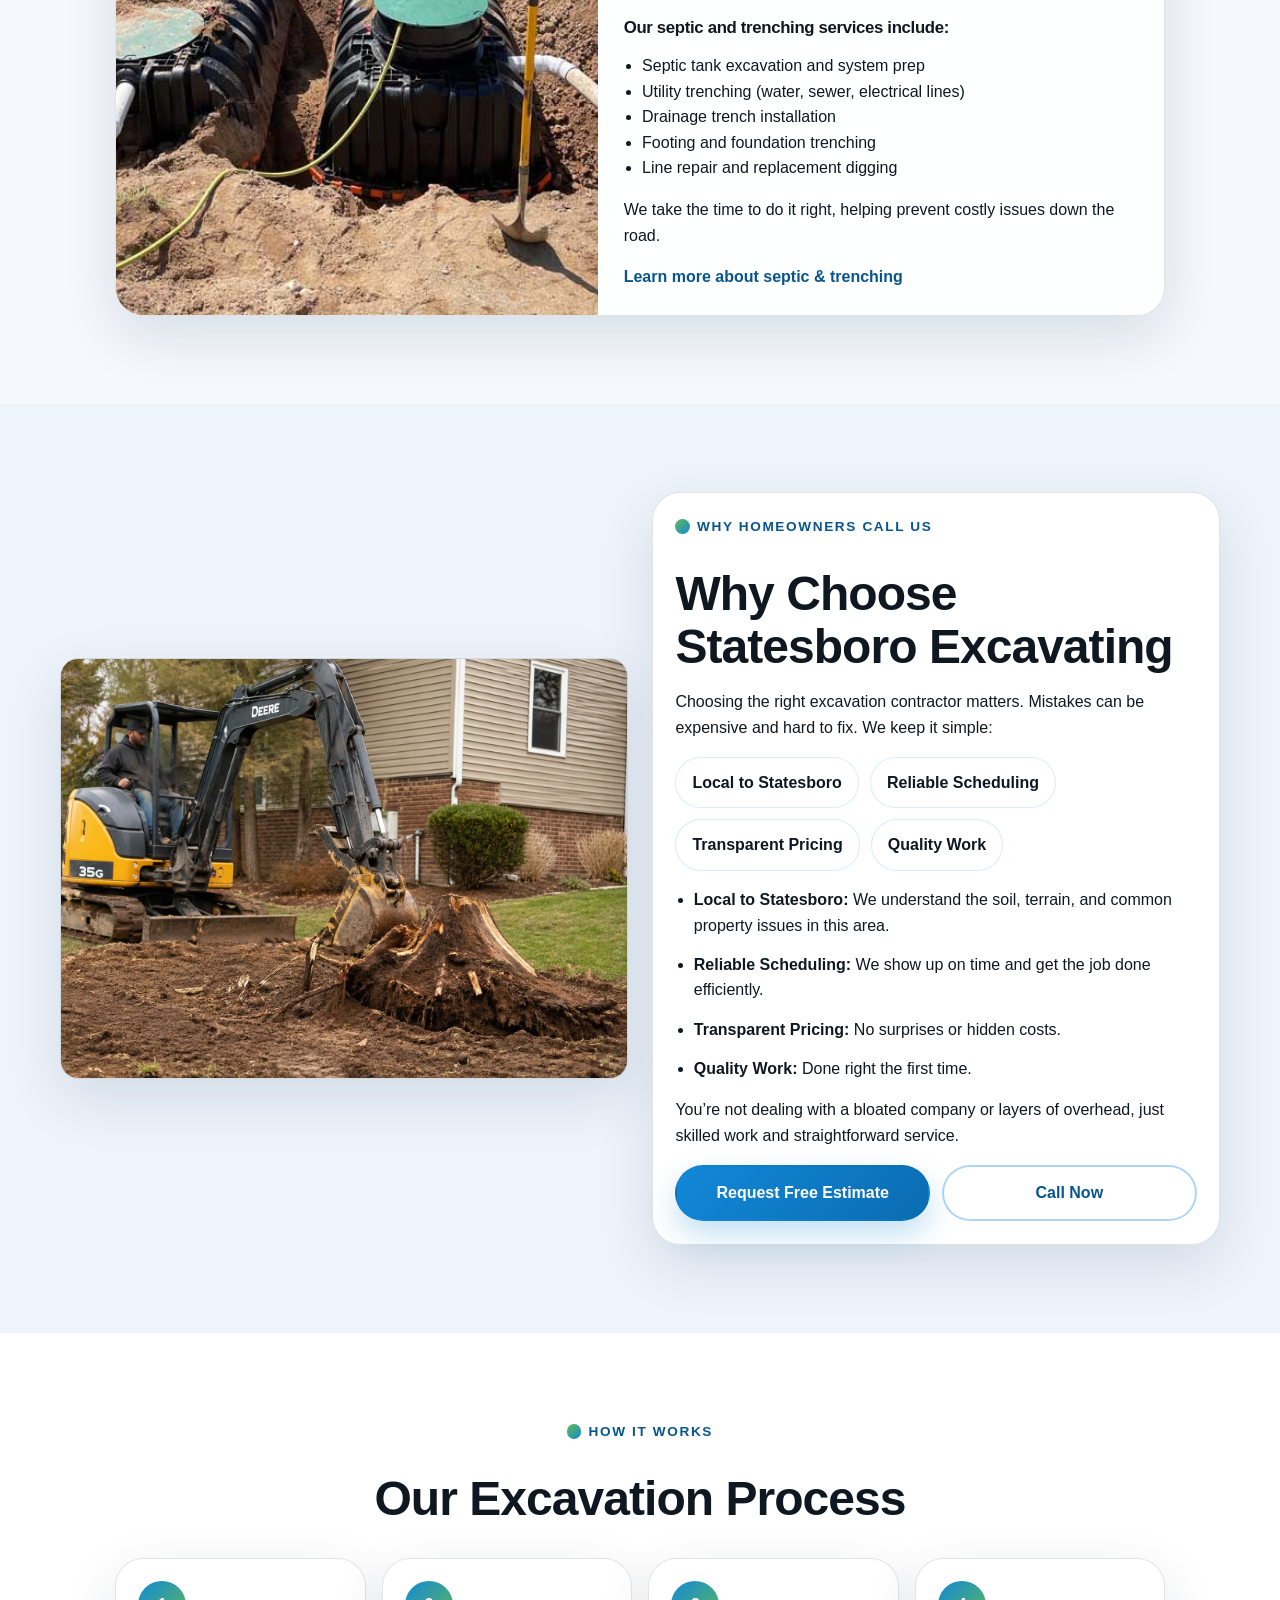
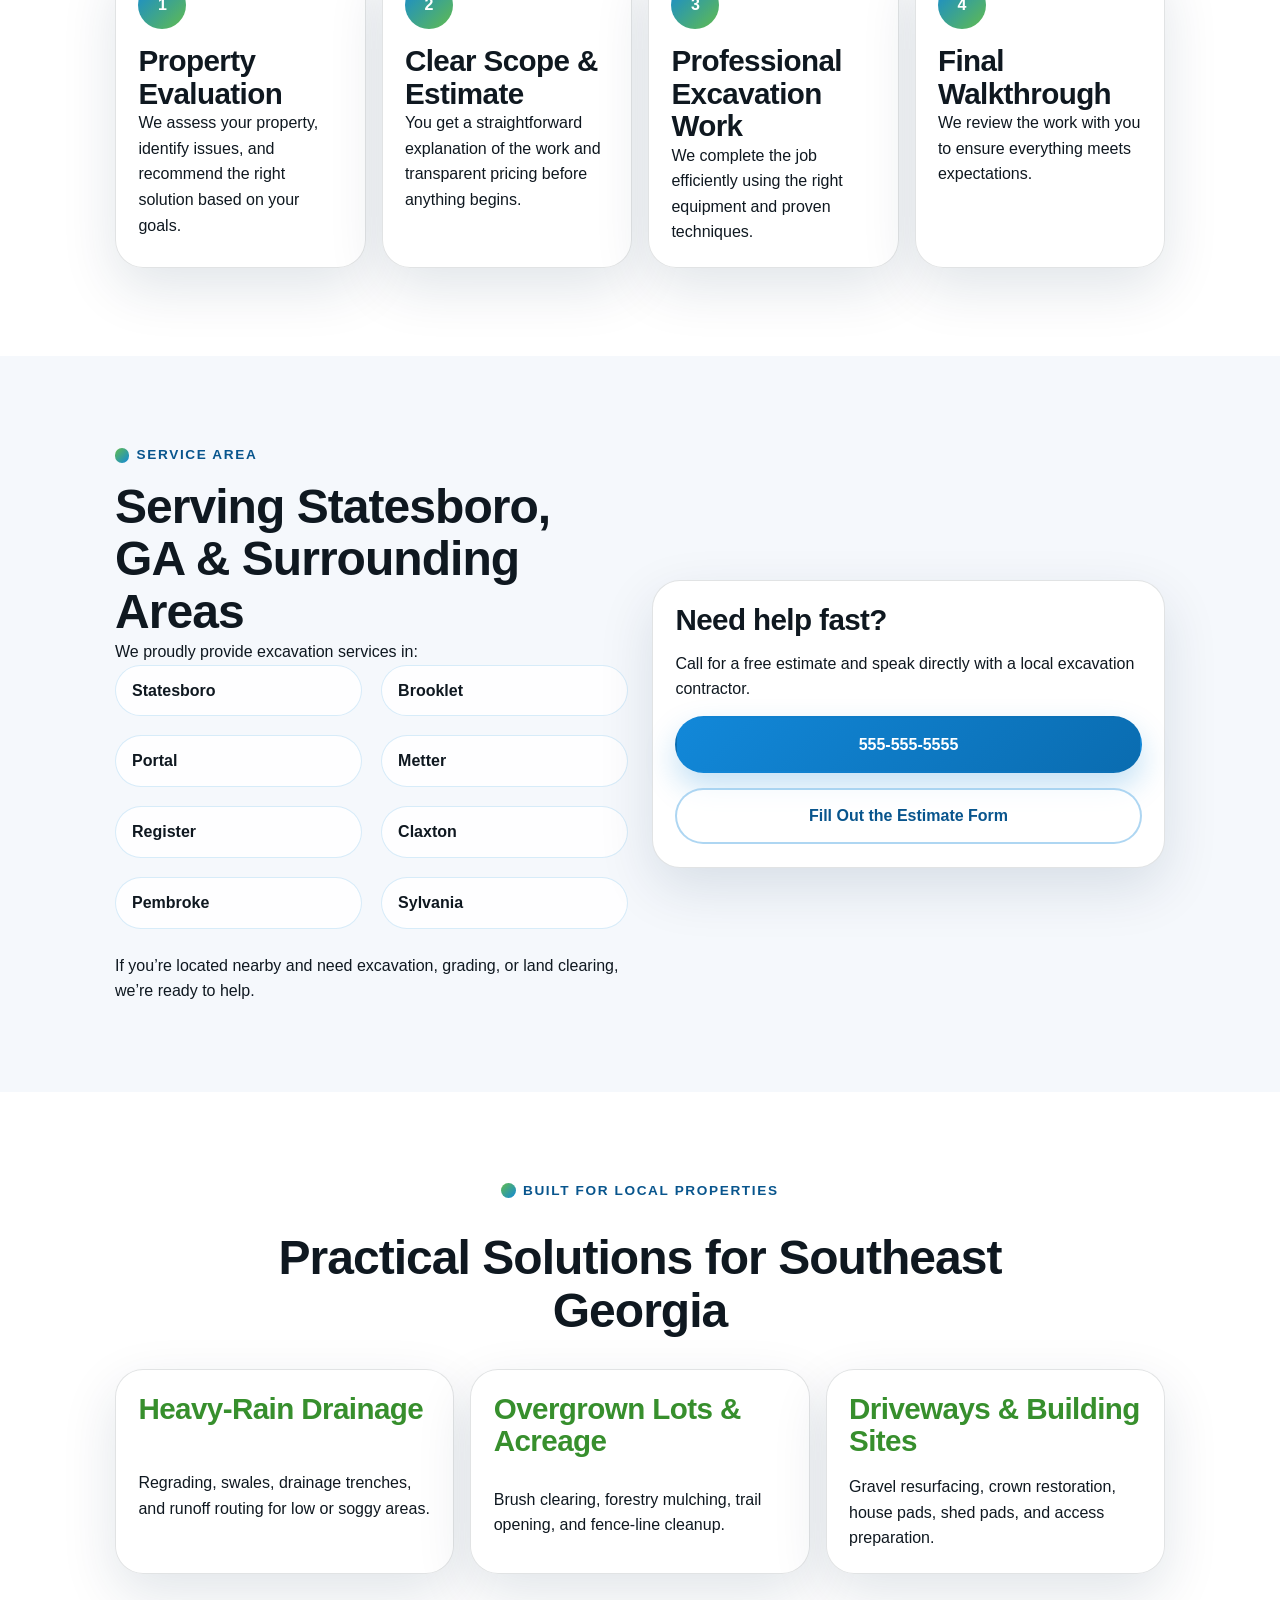
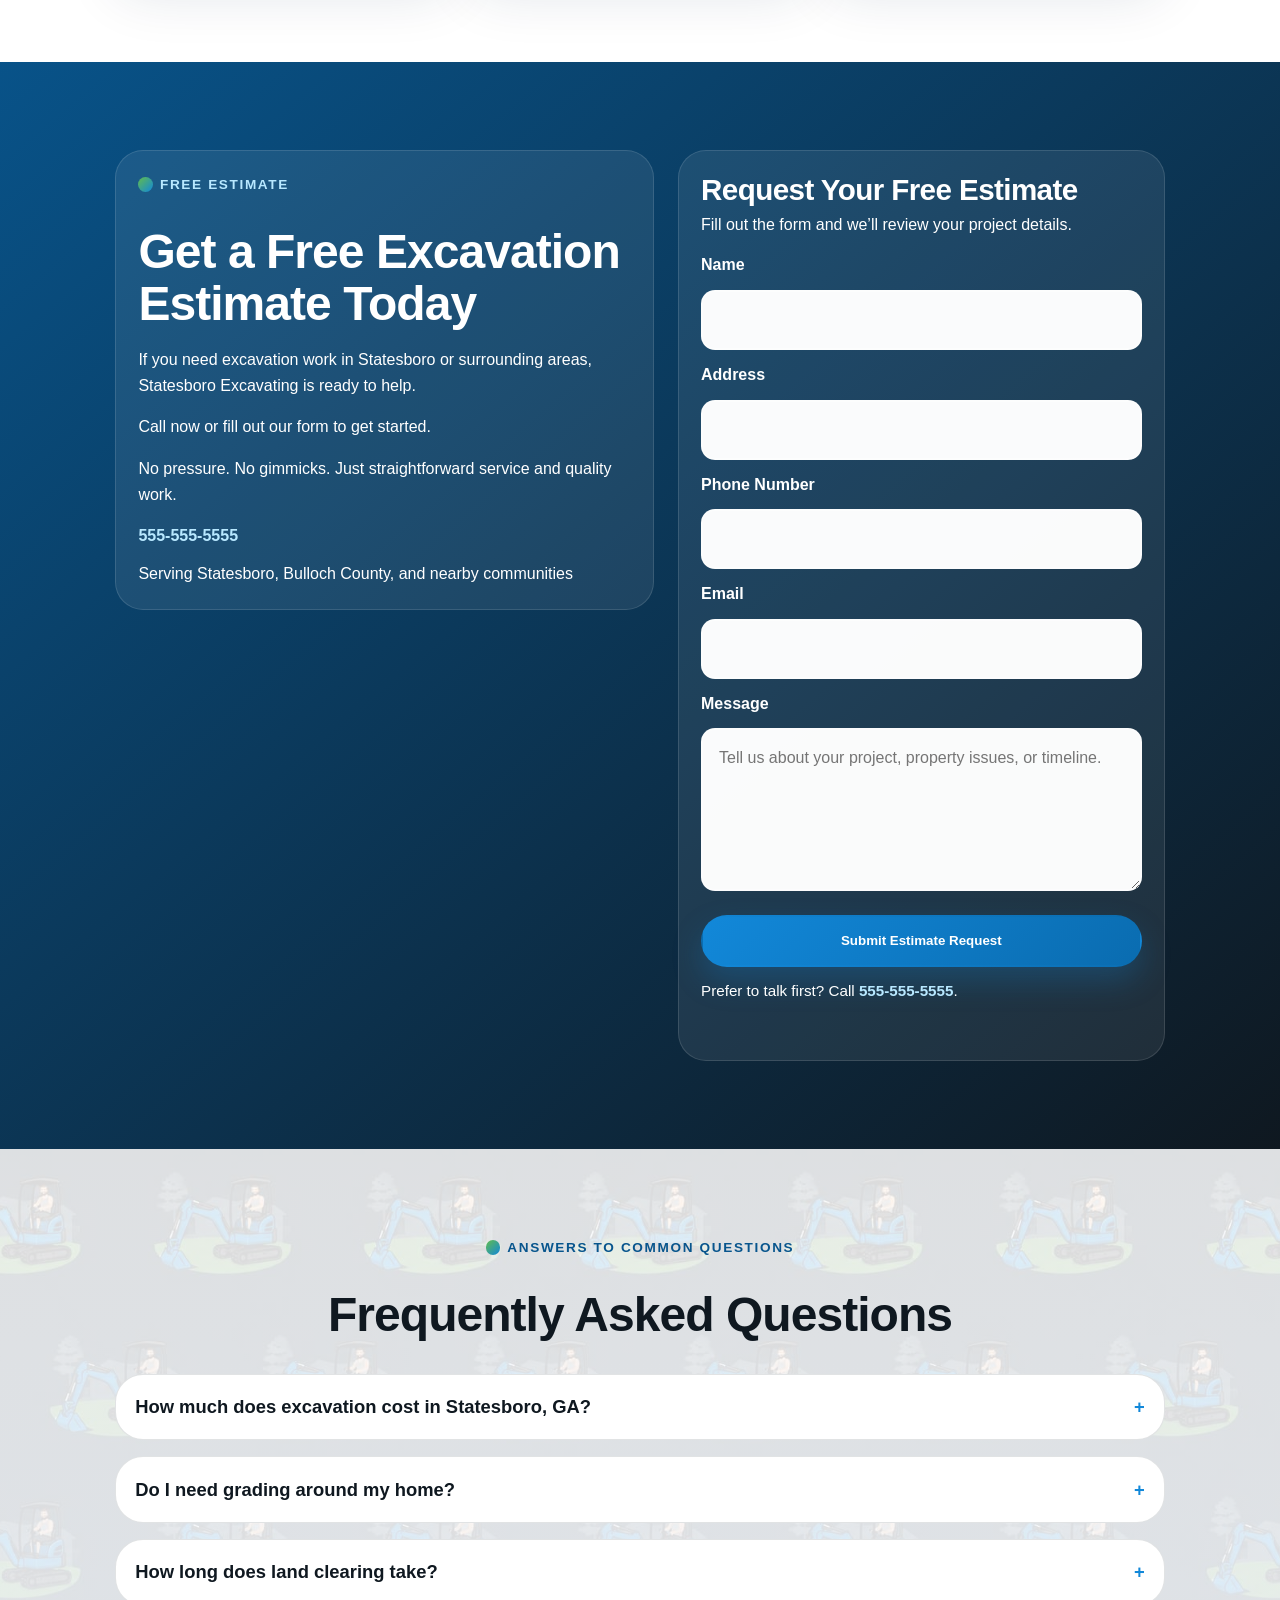
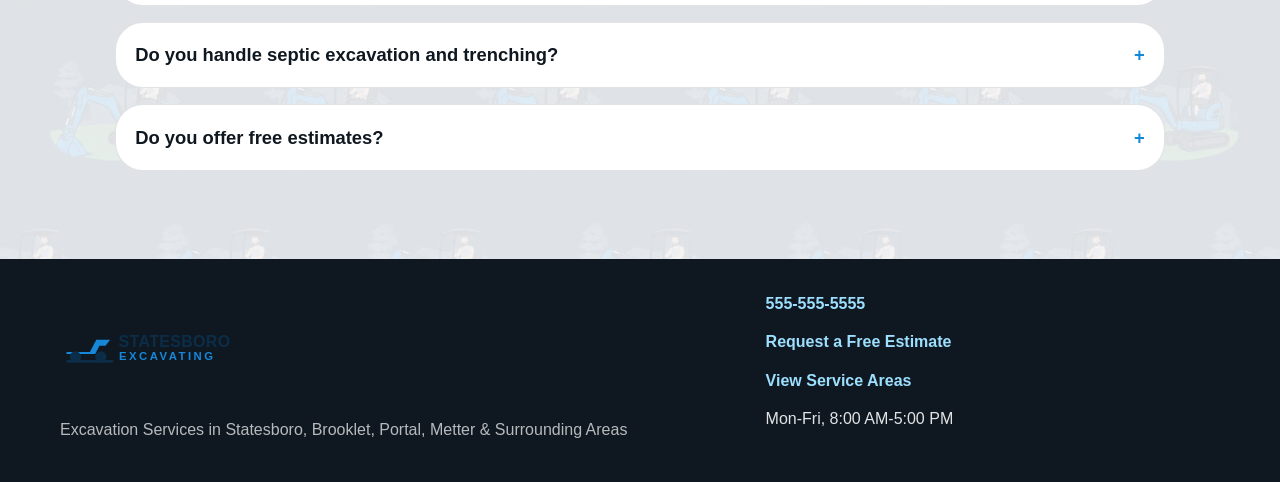
==== commit e6a1c484: "Separate Statesboro branding and contact details" ====
--- a/index.html
+++ b/index.html
@@ -3,10 +3,10 @@
   <head>
     <meta charset="UTF-8" />
     <meta name="viewport" content="width=device-width, initial-scale=1.0" />
-    <title>Excavation Contractor in Statesboro, GA | Home Dig Solutions</title>
+    <title>Excavation Contractor in Statesboro, GA | Statesboro Excavating</title>
     <meta
       name="description"
-      content="Home Dig Solutions provides residential excavation, land clearing, grading, drainage, septic excavation, and trenching services in Statesboro, Georgia and surrounding areas."
+      content="Statesboro Excavating provides residential excavation, land clearing, grading, drainage, septic excavation, and trenching services in Statesboro, Georgia and surrounding areas."
     />
     <link rel="stylesheet" href="styles.css" />
     <script
@@ -16,31 +16,23 @@
     ></script>
     <!-- Google Tag Manager -->
     <script>
-      (function(w, d, s, l, i) {
-        w[l] = w[l] || [];
-        w[l].push({
-          "gtm.start": new Date().getTime(),
-          event: "gtm.js"
-        });
-        var f = d.getElementsByTagName(s)[0],
-          j = d.createElement(s),
-          dl = l != "dataLayer" ? "&l=" + l : "";
-        j.async = true;
-        j.src = "https://www.googletagmanager.com/gtm.js?id=" + i + dl;
-        f.parentNode.insertBefore(j, f);
-      })(window, document, "script", "dataLayer", "GTM-K5HL2698");
+      (function(w,d,s,l,i){w[l]=w[l]||[];w[l].push({"gtm.start":
+      new Date().getTime(),event:"gtm.js"});var f=d.getElementsByTagName(s)[0],
+      j=d.createElement(s),dl=l!="dataLayer"?"&l="+l:"";j.async=true;j.src=
+      "https://www.googletagmanager.com/gtm.js?id="+i+dl;f.parentNode.insertBefore(j,f);
+      })(window,document,"script","dataLayer","GTM-N9HZVCSL");
     </script>
     <!-- End Google Tag Manager -->
     <script type="application/ld+json">
       {
         "@context": "https://schema.org",
         "@type": ["LocalBusiness", "HomeAndConstructionBusiness"],
-        "name": "Home Dig Solutions",
+        "name": "Statesboro Excavating",
         "additionalType": "Excavation Contractor",
         "description": "Residential excavation contractor serving Statesboro, Georgia with land clearing, grading, drainage, trenching, and septic excavation services.",
-        "image": "Images/home-dig-solutions-logo.png?v=2",
-        "logo": "Images/home-dig-solutions-logo.png?v=2",
-        "telephone": "+1-270-317-1996",
+        "image": "Images/statesboro-excavating-logo.svg?v=2",
+        "logo": "Images/statesboro-excavating-logo.svg?v=2",
+        "telephone": "+1-555-555-5555",
         "address": {
           "@type": "PostalAddress",
           "addressLocality": "Statesboro",
@@ -108,7 +100,7 @@
             "name": "How much does excavation cost in Statesboro, GA?",
             "acceptedAnswer": {
               "@type": "Answer",
-              "text": "Costs vary depending on the type of work, soil conditions, and project size. Home Dig Solutions provides clear, upfront estimates after evaluating your property."
+              "text": "Costs vary depending on the type of work, soil conditions, and project size. Statesboro Excavating provides clear, upfront estimates after evaluating your property."
             }
           },
           {
@@ -132,7 +124,7 @@
             "name": "Do you handle septic excavation and trenching?",
             "acceptedAnswer": {
               "@type": "Answer",
-              "text": "Yes. Home Dig Solutions provides septic excavation and trenching for utilities including water, sewer, and drainage systems."
+              "text": "Yes. Statesboro Excavating provides septic excavation and trenching for utilities including water, sewer, and drainage systems."
             }
           },
           {
@@ -140,7 +132,7 @@
             "name": "Do you offer free estimates?",
             "acceptedAnswer": {
               "@type": "Answer",
-              "text": "Yes. Home Dig Solutions offers no-obligation estimates so you understand the scope and cost before committing."
+              "text": "Yes. Statesboro Excavating offers no-obligation estimates so you understand the scope and cost before committing."
             }
           }
         ]
@@ -149,22 +141,16 @@
   </head>
   <body>
     <!-- Google Tag Manager (noscript) -->
-    <noscript>
-      <iframe
-        src="https://www.googletagmanager.com/ns.html?id=GTM-K5HL2698"
-        height="0"
-        width="0"
-        style="display:none;visibility:hidden"
-      ></iframe>
-    </noscript>
+    <noscript><iframe src="https://www.googletagmanager.com/ns.html?id=GTM-N9HZVCSL"
+    height="0" width="0" style="display:none;visibility:hidden"></iframe></noscript>
     <!-- End Google Tag Manager (noscript) -->
     <header class="site-header">
       <div class="container header-shell">
-        <a class="brand" href="#top" aria-label="Home Dig Solutions home">
+        <a class="brand" href="#top" aria-label="Statesboro Excavating home">
           <img
             class="brand-logo"
-            src="Images/home-dig-solutions-logo.png?v=2"
-            alt="Home Dig Solutions logo"
+            src="Images/statesboro-excavating-logo.svg?v=2"
+            alt="Statesboro Excavating logo"
           />
         </a>
         <button class="nav-toggle" type="button" aria-label="Open navigation menu" aria-expanded="false" aria-controls="primary-nav">
@@ -196,7 +182,7 @@
           <a href="/about/">About</a>
           <a href="/contact/">Free Estimate</a>
         </nav>
-        <a class="button button-solid header-call" href="tel:+12703171996">(270) 317-1996</a>
+        <a class="button button-solid header-call" href="tel:+15555555555">555-555-5555</a>
       </div>
     </header>
 
@@ -208,7 +194,7 @@
             <p class="eyebrow">Local Excavation Services in Bulloch County</p>
             <h1>Excavation Contractor in Statesboro, GA</h1>
             <p class="lead">
-              When you need reliable excavation work done right the first time, Home Dig Solutions
+              When you need reliable excavation work done right the first time, Statesboro Excavating
               delivers. We help homeowners and property owners across Statesboro and surrounding
               areas clear overgrowth, prepare building sites, repair washed-out driveways, and
               solve drainage problems with practical equipment-based solutions.
@@ -219,7 +205,7 @@
             </p>
             <p class="hero-cta-copy">Call now or request a free estimate today.</p>
             <div class="hero-actions">
-              <a class="button button-solid" href="tel:+12703171996">Call Now</a>
+              <a class="button button-solid" href="tel:+15555555555">Call Now</a>
               <a class="button button-outline" href="#contact">Request Free Estimate</a>
             </div>
             </div>
@@ -387,7 +373,7 @@
           </div>
           <div class="reveal about-card">
             <p class="eyebrow">Why Homeowners Call Us</p>
-            <h2>Why Choose Home Dig Solutions</h2>
+            <h2>Why Choose Statesboro Excavating</h2>
             <p>
               Choosing the right excavation contractor matters. Mistakes can be expensive and hard
               to fix. We keep it simple:
@@ -420,7 +406,7 @@
             </p>
             <div class="about-actions">
               <a class="button button-solid" href="#contact">Request Free Estimate</a>
-              <a class="button button-outline" href="tel:+12703171996">Call Now</a>
+              <a class="button button-outline" href="tel:+15555555555">Call Now</a>
             </div>
           </div>
         </div>
@@ -489,7 +475,7 @@
           <div class="contact-mini-card reveal">
             <h3>Need help fast?</h3>
             <p>Call for a free estimate and speak directly with a local excavation contractor.</p>
-            <a class="button button-solid" href="tel:+12703171996">(270) 317-1996</a>
+            <a class="button button-solid" href="tel:+15555555555">555-555-5555</a>
             <a class="button button-outline" href="#contact">Fill Out the Estimate Form</a>
           </div>
         </div>
@@ -524,13 +510,13 @@
             <p class="eyebrow">Free Estimate</p>
             <h2>Get a Free Excavation Estimate Today</h2>
             <p>
-              If you need excavation work in Statesboro or surrounding areas, Home Dig Solutions
+              If you need excavation work in Statesboro or surrounding areas, Statesboro Excavating
               is ready to help.
             </p>
             <p>Call now or fill out our form to get started.</p>
             <p>No pressure. No gimmicks. Just straightforward service and quality work.</p>
             <div class="contact-points">
-              <a href="tel:+12703171996">(270) 317-1996</a>
+              <a href="tel:+15555555555">555-555-5555</a>
               <span>Serving Statesboro, Bulloch County, and nearby communities</span>
             </div>
           </div>
@@ -569,7 +555,7 @@
 
             <button class="button button-solid" type="submit">Submit Estimate Request</button>
             <p class="form-note">
-              Prefer to talk first? Call <a href="tel:+12703171996">(270) 317-1996</a>.
+              Prefer to talk first? Call <a href="tel:+15555555555">555-555-5555</a>.
             </p>
             <p class="form-status" role="status" aria-live="polite"></p>
           </form>
@@ -629,8 +615,8 @@
           <a class="brand footer-brand" href="#top">
             <img
               class="brand-logo"
-              src="Images/home-dig-solutions-footer-logo.png"
-              alt="Home Dig Solutions logo"
+              src="Images/statesboro-excavating-logo.svg"
+              alt="Statesboro Excavating logo"
               loading="lazy"
               decoding="async"
             />
@@ -641,7 +627,7 @@
           </p>
         </div>
         <div class="footer-links">
-          <a href="tel:+12703171996">(270) 317-1996</a>
+          <a href="tel:+15555555555">555-555-5555</a>
           <a href="#contact">Request a Free Estimate</a>
           <a href="/service-areas/">View Service Areas</a>
           <span>Mon-Fri, 8:00 AM-5:00 PM</span>
@@ -650,7 +636,7 @@
     </footer>
 
     <div class="sticky-cta" aria-label="Mobile quick actions">
-      <a class="button button-solid mobile-phone-button" href="tel:+12703171996">Call Now</a>
+      <a class="button button-solid mobile-phone-button" href="tel:+15555555555">Call Now</a>
       <a class="button button-outline" href="#request-free-estimate">Get Estimate</a>
     </div>
 
